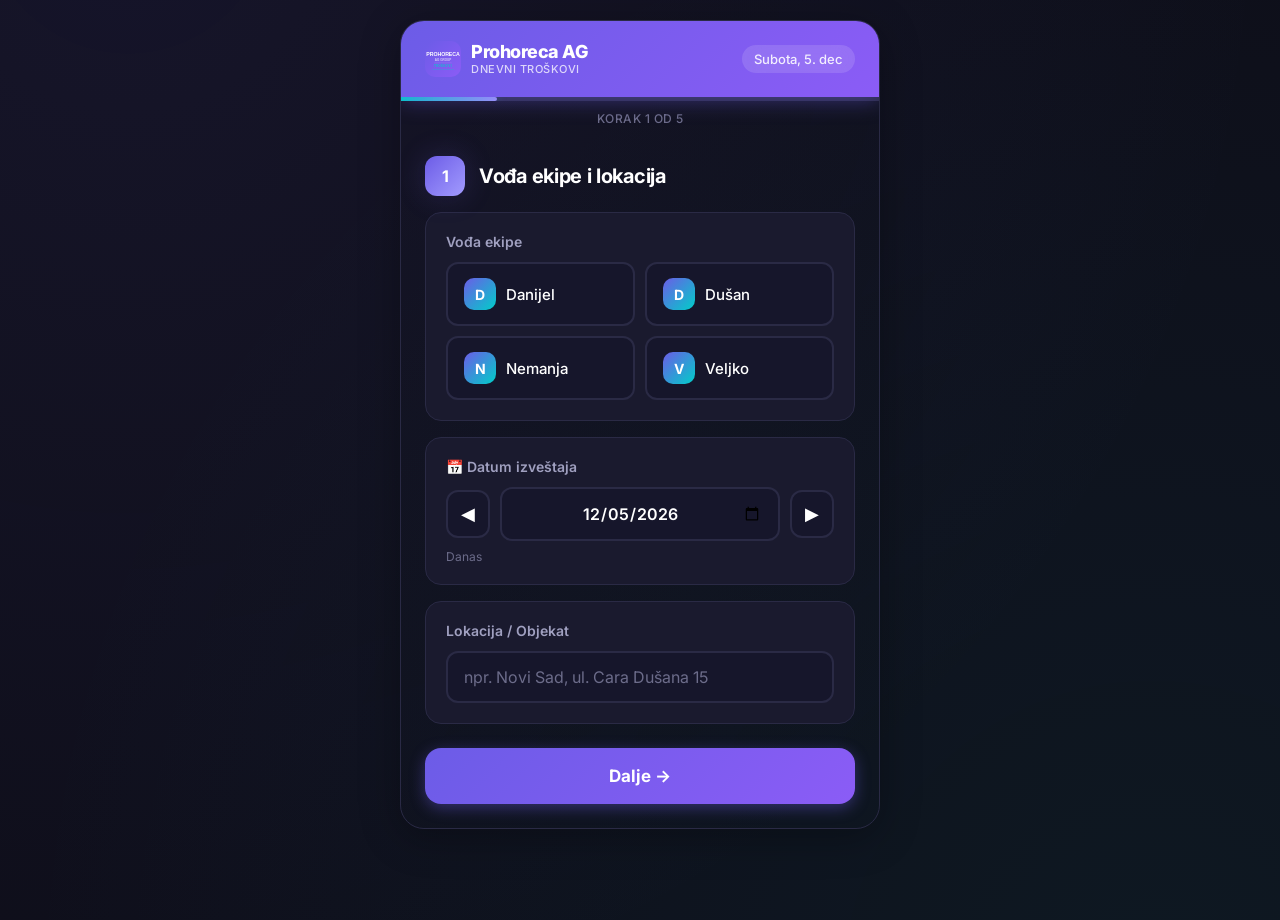
==== index.html @ 34839fcc "Prohoreca AG Group - Troškovi aplikacija Kompletna PWA aplikacija za dnevne troškove montažerskih ek" ====
<!DOCTYPE html>
<html lang="sr-Latn">
<head>
    <meta charset="UTF-8">
    <meta name="viewport" content="width=device-width, initial-scale=1.0, user-scalable=no, viewport-fit=cover">
    <title>Prohoreca AG Group - Troškovi</title>
    <meta name="theme-color" content="#6C5CE7">
    <meta name="apple-mobile-web-app-capable" content="yes">
    <meta name="apple-mobile-web-app-status-bar-style" content="black-translucent">
    <meta name="apple-mobile-web-app-title" content="Troškovi">
    <link rel="manifest" href="manifest.json">
    <link rel="apple-touch-icon" href="icon-192.svg">
    <link rel="icon" type="image/svg+xml" href="icon-192.svg">
    <style>
    @import url('https://fonts.googleapis.com/css2?family=Inter:wght@400;500;600;700;800&display=swap');
    *,*::before,*::after{margin:0;padding:0;box-sizing:border-box}
    :root{
        --primary:#6C5CE7;--primary-light:#A29BFE;--primary-glow:rgba(108,92,231,0.3);
        --accent:#00CEC9;--success:#00B894;--danger:#E17055;--warning:#FDCB6E;
        --bg:#0F0F1A;--bg-card:#1A1A2E;--bg-input:#16162B;
        --text:#FFF;--text-secondary:#A0A0C0;--text-muted:#6C6C8A;
        --border:#2A2A45;--radius:16px;--radius-sm:12px;
    }
    html{font-size:16px;-webkit-tap-highlight-color:transparent}
    body{font-family:'Inter',-apple-system,BlinkMacSystemFont,sans-serif;background:var(--bg);color:var(--text);min-height:100vh;min-height:100dvh;overflow-x:hidden}
    body::before{content:'';position:fixed;top:-50%;left:-50%;width:200%;height:200%;background:radial-gradient(circle at 30% 20%,rgba(108,92,231,0.08) 0%,transparent 50%),radial-gradient(circle at 70% 80%,rgba(0,206,201,0.05) 0%,transparent 50%);z-index:-1;pointer-events:none}
    .app{max-width:480px;margin:0 auto;padding-bottom:calc(40px + env(safe-area-inset-bottom,0px))}

    /* HEADER */
    .header{background:linear-gradient(135deg,var(--primary) 0%,#8B5CF6 100%);padding:20px 24px;padding-top:calc(20px + env(safe-area-inset-top,0px));position:sticky;top:0;z-index:100;box-shadow:0 4px 20px rgba(108,92,231,0.4)}
    .header-content{display:flex;justify-content:space-between;align-items:center}
    .logo{display:flex;align-items:center;gap:10px}
    .logo-icon{width:36px;height:36px;border-radius:10px;object-fit:cover}
    .logo-titles{display:flex;flex-direction:column}
    .logo-text{font-size:18px;font-weight:800;letter-spacing:-0.5px;line-height:1.1}
    .logo-sub{font-size:11px;font-weight:500;opacity:0.75;letter-spacing:0.5px;text-transform:uppercase}
    .date-display{font-size:13px;font-weight:500;opacity:0.9;background:rgba(255,255,255,0.15);padding:6px 12px;border-radius:20px;backdrop-filter:blur(10px)}

    /* PROGRESS */
    .progress-bar{height:4px;background:var(--border);overflow:hidden}
    .progress-fill{height:100%;background:linear-gradient(90deg,var(--accent),var(--primary-light));width:20%;transition:width 0.5s cubic-bezier(0.4,0,0.2,1);border-radius:0 4px 4px 0;box-shadow:0 0 10px rgba(0,206,201,0.5)}
    .progress-text{text-align:center;padding:10px;font-size:12px;color:var(--text-muted);font-weight:500;letter-spacing:0.5px;text-transform:uppercase}

    .main-content{padding:0 16px}
    .step{display:none;animation:fadeIn 0.4s ease-out}
    .step-active{display:block}
    @keyframes fadeIn{from{opacity:0;transform:translateY(16px)}to{opacity:1;transform:translateY(0)}}
    .step-header{display:flex;align-items:center;gap:14px;padding:20px 0 16px}
    .step-number{width:40px;height:40px;background:linear-gradient(135deg,var(--primary),var(--primary-light));border-radius:12px;display:flex;align-items:center;justify-content:center;font-weight:700;font-size:16px;flex-shrink:0;box-shadow:0 0 30px rgba(108,92,231,0.2)}
    .step-header h2{font-size:20px;font-weight:700;letter-spacing:-0.3px}

    /* CARDS */
    .card{background:var(--bg-card);border:1px solid var(--border);border-radius:var(--radius);padding:20px;margin-bottom:16px}
    .label{display:block;font-size:14px;font-weight:600;color:var(--text-secondary);margin-bottom:12px}
    .hint{font-size:12px;color:var(--text-muted);margin-top:8px}

    /* INPUTS */
    .input{width:100%;padding:14px 16px;background:var(--bg-input);border:2px solid var(--border);border-radius:var(--radius-sm);color:var(--text);font-family:inherit;font-size:16px;transition:all 0.3s;outline:none}
    .input:focus{border-color:var(--primary);box-shadow:0 0 0 4px var(--primary-glow)}
    .input::placeholder{color:var(--text-muted)}
    .textarea{resize:vertical;min-height:80px;line-height:1.5}
    .time-input{text-align:center;font-size:22px;font-weight:700;padding:16px 12px;letter-spacing:2px}
    .input-with-suffix{position:relative}
    .input-with-suffix .input{padding-right:60px}
    .suffix{position:absolute;right:16px;top:50%;transform:translateY(-50%);color:var(--text-muted);font-weight:600;font-size:14px}

    /* DATE INPUT */
    .date-input-row{display:flex;gap:10px;align-items:center}
    .date-input-row .input{flex:1;text-align:center;font-size:16px;font-weight:600}
    .date-btn{width:44px;height:48px;background:var(--bg-input);border:2px solid var(--border);border-radius:var(--radius-sm);color:var(--text);font-size:18px;cursor:pointer;display:flex;align-items:center;justify-content:center;flex-shrink:0}
    .date-btn:active{background:rgba(108,92,231,0.15);border-color:var(--primary)}

    /* SELECT BUTTONS */
    .select-group{display:grid;grid-template-columns:1fr 1fr;gap:10px}
    .select-btn{display:flex;align-items:center;gap:10px;padding:14px 16px;background:var(--bg-input);border:2px solid var(--border);border-radius:var(--radius-sm);color:var(--text);font-family:inherit;font-size:15px;font-weight:500;cursor:pointer;transition:all 0.3s}
    .select-btn:active{transform:scale(0.97)}
    .select-btn.active{border-color:var(--primary);background:rgba(108,92,231,0.15);box-shadow:0 0 0 4px var(--primary-glow)}
    .avatar{width:32px;height:32px;background:linear-gradient(135deg,var(--primary),var(--accent));border-radius:10px;display:flex;align-items:center;justify-content:center;font-weight:700;font-size:14px;flex-shrink:0}

    /* CHECKBOXES */
    .checkbox-group{display:flex;flex-direction:column;gap:10px}
    .checkbox-item{display:flex;align-items:center;gap:14px;padding:14px 16px;background:var(--bg-input);border:2px solid var(--border);border-radius:var(--radius-sm);cursor:pointer;transition:all 0.3s;user-select:none;-webkit-user-select:none}
    .checkbox-item:active{transform:scale(0.98)}
    .checkbox-item.checked{border-color:var(--success);background:rgba(0,184,148,0.1)}
    .custom-check{width:24px;height:24px;border:2px solid var(--border);border-radius:8px;display:flex;align-items:center;justify-content:center;transition:all 0.3s;flex-shrink:0;font-size:14px}
    .checkbox-item.checked .custom-check{background:var(--success);border-color:var(--success)}
    .checkbox-name{font-size:16px;font-weight:500;flex:1}
    .checkbox-remove{width:28px;height:28px;background:rgba(225,112,85,0.15);border:none;border-radius:8px;color:var(--danger);font-size:16px;cursor:pointer;display:flex;align-items:center;justify-content:center;opacity:0;pointer-events:none}
    .checkbox-item .checkbox-remove.visible{opacity:1;pointer-events:all}

    .add-worker-row{display:flex;gap:10px}
    .add-worker-row .input{flex:1}
    .btn-add{width:52px;height:52px;background:linear-gradient(135deg,var(--accent),#00B894);border:none;border-radius:var(--radius-sm);color:white;font-size:24px;font-weight:600;cursor:pointer;flex-shrink:0}
    .btn-add:active{transform:scale(0.95)}

    /* TIME */
    .time-row{display:flex;align-items:flex-end;gap:12px}
    .time-field{flex:1}
    .time-separator{font-size:20px;color:var(--text-muted);padding-bottom:18px}
    .total-hours{display:flex;align-items:center;gap:10px;margin-top:16px;padding:14px 16px;background:rgba(0,206,201,0.1);border:1px solid rgba(0,206,201,0.2);border-radius:var(--radius-sm);font-size:16px}

    /* EXPENSES & MONEY */
    .expenses-header{display:flex;justify-content:space-between;align-items:center;margin-bottom:12px}
    .expenses-header .label{margin-bottom:0}
    .btn-add-expense{padding:8px 14px;background:rgba(108,92,231,0.15);border:1px solid rgba(108,92,231,0.3);border-radius:10px;color:var(--primary-light);font-family:inherit;font-size:13px;font-weight:600;cursor:pointer;white-space:nowrap}
    .btn-add-expense:active{transform:scale(0.95)}
    .expense-item{display:flex;flex-direction:column;gap:8px;margin-bottom:12px;animation:fadeIn 0.3s ease-out}
    .expense-top-row{display:flex;gap:8px;width:100%;align-items:center}
    .expense-bottom-row{display:flex;gap:8px;width:100%}
    .expense-category{flex:1;min-width:0}
    .expense-category select{width:100%;padding:12px 28px 12px 10px;background:var(--bg-input);border:2px solid var(--border);border-radius:var(--radius-sm);color:var(--text);font-family:inherit;font-size:13px;outline:none;appearance:none;-webkit-appearance:none;background-image:url("data:image/svg+xml,%3Csvg xmlns='http://www.w3.org/2000/svg' width='12' height='12' viewBox='0 0 12 12'%3E%3Cpath fill='%23A0A0C0' d='M6 8L1 3h10z'/%3E%3C/svg%3E");background-repeat:no-repeat;background-position:right 8px center;cursor:pointer}
    .expense-category select:focus{border-color:var(--primary)}
    .expense-amount-input{width:100px;flex-shrink:0}
    .expense-amount-input .input{font-size:15px;font-weight:600;padding:12px 10px}
    .expense-desc{flex:1}
    .expense-desc .input{padding:12px 14px;font-size:14px}
    .btn-remove-expense{width:44px;height:44px;background:rgba(225,112,85,0.15);border:none;border-radius:10px;color:var(--danger);font-size:18px;cursor:pointer;flex-shrink:0}
    .btn-remove-expense:active{transform:scale(0.9);background:rgba(225,112,85,0.3)}
    .no-expenses{text-align:center;padding:24px;color:var(--text-muted);font-size:14px}
    .no-expenses.hidden{display:none}

    /* MONEY TOPUP */
    .topup-section{margin-top:12px;padding-top:12px;border-top:1px dashed var(--border)}
    .topup-row{display:flex;gap:8px;align-items:center;margin-bottom:8px;animation:fadeIn 0.3s ease-out}
    .topup-row .input{flex:1;font-size:14px;padding:10px 12px}
    .btn-remove-topup{width:36px;height:36px;background:rgba(225,112,85,0.15);border:none;border-radius:8px;color:var(--danger);font-size:16px;cursor:pointer;flex-shrink:0}
    .btn-add-topup{display:flex;align-items:center;gap:6px;padding:8px 14px;background:rgba(0,184,148,0.15);border:1px solid rgba(0,184,148,0.3);border-radius:10px;color:var(--success);font-family:inherit;font-size:13px;font-weight:600;cursor:pointer;white-space:nowrap}

    .summary-card{background:linear-gradient(135deg,rgba(108,92,231,0.1),rgba(0,206,201,0.05));border-color:rgba(108,92,231,0.2)}
    .money-row{display:flex;justify-content:space-between;align-items:center;padding:10px 0;font-size:14px;color:var(--text-secondary);gap:8px}
    .money-row+.money-row{border-top:1px solid var(--border)}
    .money-total{font-size:16px;font-weight:700;color:var(--text);padding-top:14px;margin-top:4px;border-top:2px solid var(--border)!important}
    .expense-amount-text{color:var(--danger);font-weight:600}
    .topup-amount-text{color:var(--success);font-weight:600}
    .money-positive{color:var(--success)}
    .money-negative{color:var(--danger)}
    .money-row span:first-child{flex-shrink:0}

    /* PERIOD REPORT */
    .period-card{background:rgba(0,206,201,0.05);border-color:rgba(0,206,201,0.2)}
    .period-card .label{color:var(--accent)}
    .period-dates{display:flex;gap:10px;align-items:center}
    .period-dates .input{flex:1;text-align:center;font-size:14px;font-weight:600;padding:12px}
    .period-sep{color:var(--text-muted);font-weight:600}
    .btn-period{width:100%;padding:16px;background:linear-gradient(135deg,var(--accent),#00B894);border:none;border-radius:var(--radius);color:white;font-family:inherit;font-size:15px;font-weight:700;cursor:pointer;margin-top:12px;box-shadow:0 4px 15px rgba(0,206,201,0.3)}
    .btn-period:active{transform:scale(0.98)}

    /* BUTTONS */
    .btn-next{width:100%;padding:18px;background:linear-gradient(135deg,var(--primary),#8B5CF6);border:none;border-radius:var(--radius);color:white;font-family:inherit;font-size:17px;font-weight:700;cursor:pointer;margin-top:8px;box-shadow:0 4px 15px rgba(108,92,231,0.4)}
    .btn-next:active{transform:scale(0.98)}
    .btn-back{padding:18px 24px;background:var(--bg-card);border:2px solid var(--border);border-radius:var(--radius);color:var(--text-secondary);font-family:inherit;font-size:15px;font-weight:600;cursor:pointer}
    .btn-back:active{transform:scale(0.98)}
    .btn-row{display:flex;gap:12px;margin-top:8px}
    .btn-row .btn-next{flex:1;margin-top:0}
    .btn-generate{flex:1;padding:18px;background:linear-gradient(135deg,var(--success),#00CEC9);border:none;border-radius:var(--radius);color:white;font-family:inherit;font-size:17px;font-weight:700;cursor:pointer;box-shadow:0 4px 15px rgba(0,184,148,0.4)}
    .btn-generate:active{transform:scale(0.98)}

    /* REPORT */
    .report-card{background:var(--bg-input);border-color:var(--border)}
    .report-text{font-family:inherit;font-size:13px;line-height:1.7;white-space:pre-wrap;word-break:break-word;color:var(--text-secondary)}
    .share-buttons{display:flex;flex-direction:column;gap:12px;margin-top:16px}
    .btn-share{display:flex;align-items:center;justify-content:center;gap:10px;padding:18px;border:none;border-radius:var(--radius);font-family:inherit;font-size:16px;font-weight:700;cursor:pointer}
    .btn-share:active{transform:scale(0.98)}
    .btn-copy{background:linear-gradient(135deg,var(--primary),#8B5CF6);color:white;box-shadow:0 4px 15px rgba(108,92,231,0.4)}
    .btn-whatsapp{background:linear-gradient(135deg,#25D366,#128C7E);color:white;box-shadow:0 4px 15px rgba(37,211,102,0.3)}
    .btn-viber{background:linear-gradient(135deg,#7360F2,#59267c);color:white;box-shadow:0 4px 15px rgba(115,96,242,0.3)}
    .share-icon{font-size:20px}
    .btn-new-report{width:100%;padding:16px;background:transparent;border:2px solid var(--border);border-radius:var(--radius);color:var(--text-muted);font-family:inherit;font-size:15px;font-weight:600;cursor:pointer;margin-top:20px}
    .btn-new-report:active{transform:scale(0.98);border-color:var(--primary);color:var(--text)}

    .toast{position:fixed;bottom:30px;left:50%;transform:translateX(-50%) translateY(100px);background:var(--success);color:white;padding:14px 28px;border-radius:14px;font-weight:600;font-size:15px;z-index:1000;transition:transform 0.4s cubic-bezier(0.4,0,0.2,1);box-shadow:0 8px 30px rgba(0,184,148,0.4)}
    .toast.show{transform:translateX(-50%) translateY(0)}
    @keyframes shake{0%,100%{transform:translateX(0)}25%{transform:translateX(-8px)}75%{transform:translateX(8px)}}
    .shake{animation:shake 0.4s ease-in-out}

    /* HISTORY SECTION */
    .history-list{display:flex;flex-direction:column;gap:8px}
    .history-item{display:flex;justify-content:space-between;align-items:center;padding:14px 16px;background:var(--bg-input);border:1px solid var(--border);border-radius:var(--radius-sm);cursor:pointer;transition:all 0.2s}
    .history-item:active{background:rgba(108,92,231,0.1);border-color:var(--primary)}
    .history-info{display:flex;flex-direction:column;gap:2px}
    .history-date{font-size:14px;font-weight:600}
    .history-loc{font-size:12px;color:var(--text-muted)}
    .history-amount{font-size:14px;font-weight:700;color:var(--accent)}
    .no-history{text-align:center;padding:30px;color:var(--text-muted)}

    @media(max-width:380px){
        .header{padding:16px}.logo-text{font-size:16px}.date-display{font-size:11px;padding:5px 10px}
        .step-header h2{font-size:18px}.card{padding:16px}.select-group{grid-template-columns:1fr}
        .time-input{font-size:20px}.btn-next,.btn-generate,.btn-share{padding:16px;font-size:15px}
        .btn-back{padding:16px 18px;font-size:14px}.expense-amount-input{width:90px}
    }
    @media(min-width:481px){
        .app{margin-top:20px;border-radius:24px;overflow:hidden;box-shadow:0 8px 40px rgba(0,0,0,0.3);border:1px solid var(--border);padding-bottom:0}
        .main-content{padding:0 24px 24px}
    }
    </style>
</head>
<body>
    <div class="app">
        <header class="header">
            <div class="header-content">
                <div class="logo">
                    <img class="logo-icon" src="icon-192.svg" alt="logo" onerror="this.outerHTML='<span style=font-size:24px>📊</span>'">
                    <div class="logo-titles">
                        <span class="logo-text">Prohoreca AG</span>
                        <span class="logo-sub">Dnevni troškovi</span>
                    </div>
                </div>
                <div class="date-display" id="currentDate"></div>
            </div>
        </header>

        <div class="progress-bar"><div class="progress-fill" id="progressFill"></div></div>
        <div class="progress-text" id="progressText">Korak 1 od 5</div>

        <main class="main-content">

            <!-- STEP 1: Vođa + Datum + Lokacija -->
            <section class="step step-active" id="step1">
                <div class="step-header">
                    <span class="step-number">1</span>
                    <h2>Vođa ekipe i lokacija</h2>
                </div>
                <div class="card">
                    <label class="label">Vođa ekipe</label>
                    <div class="select-group" id="sefGroup">
                        <button class="select-btn" data-value="Danijel" onclick="selectSef(this)"><span class="avatar">D</span> Danijel</button>
                        <button class="select-btn" data-value="Dušan" onclick="selectSef(this)"><span class="avatar">D</span> Dušan</button>
                        <button class="select-btn" data-value="Nemanja" onclick="selectSef(this)"><span class="avatar">N</span> Nemanja</button>
                        <button class="select-btn" data-value="Veljko" onclick="selectSef(this)"><span class="avatar">V</span> Veljko</button>
                    </div>
                </div>
                <div class="card">
                    <label class="label">📅 Datum izveštaja</label>
                    <div class="date-input-row">
                        <button class="date-btn" onclick="changeDate(-1)">◀</button>
                        <input type="date" class="input" id="reportDate">
                        <button class="date-btn" onclick="changeDate(1)">▶</button>
                    </div>
                    <p class="hint" id="dateHint">Danas</p>
                </div>
                <div class="card">
                    <label class="label">Lokacija / Objekat</label>
                    <input type="text" class="input" id="lokacija" placeholder="npr. Novi Sad, ul. Cara Dušana 15">
                </div>
                <button class="btn-next" onclick="goToStep(2)">Dalje →</button>
            </section>

            <!-- STEP 2: Radnici -->
            <section class="step" id="step2">
                <div class="step-header">
                    <span class="step-number">2</span>
                    <h2>Ko je radio danas?</h2>
                </div>
                <div class="card">
                    <label class="label">Izaberi radnike koji su bili na terenu</label>
                    <div class="checkbox-group" id="radniciGroup"></div>
                </div>
                <div class="card">
                    <label class="label">Dodaj radnika (opciono)</label>
                    <div class="add-worker-row">
                        <input type="text" class="input" id="newWorkerInput" placeholder="Ime novog radnika">
                        <button class="btn-add" onclick="addWorker()">+</button>
                    </div>
                </div>
                <div class="btn-row">
                    <button class="btn-back" onclick="goToStep(1)">← Nazad</button>
                    <button class="btn-next" onclick="goToStep(3)">Dalje →</button>
                </div>
            </section>

            <!-- STEP 3: Radno vreme -->
            <section class="step" id="step3">
                <div class="step-header">
                    <span class="step-number">3</span>
                    <h2>Radno vreme</h2>
                </div>
                <div class="card">
                    <div class="time-row">
                        <div class="time-field">
                            <label class="label">Početak rada</label>
                            <input type="text" class="input time-input" id="startTime" value="07:00" placeholder="08:00" inputmode="numeric" maxlength="5">
                        </div>
                        <div class="time-separator">→</div>
                        <div class="time-field">
                            <label class="label">Kraj rada</label>
                            <input type="text" class="input time-input" id="endTime" value="15:00" placeholder="18:30" inputmode="numeric" maxlength="5">
                        </div>
                    </div>
                    <div class="total-hours">
                        <span>⏱️</span>
                        <span>Ukupno: <strong id="hoursDisplay">8h 00min</strong></span>
                    </div>
                </div>
                <div class="btn-row">
                    <button class="btn-back" onclick="goToStep(2)">← Nazad</button>
                    <button class="btn-next" onclick="goToStep(4)">Dalje →</button>
                </div>
            </section>

            <!-- STEP 4: Troškovi i novac -->
            <section class="step" id="step4">
                <div class="step-header">
                    <span class="step-number">4</span>
                    <h2>Troškovi i novac</h2>
                </div>
                <div class="card">
                    <label class="label">💰 Stanje na početku dana</label>
                    <p class="hint" style="margin-top:-6px;margin-bottom:12px">Koliko novca imaš na raspolaganju?</p>
                    <div class="input-with-suffix">
                        <input type="number" class="input" id="depozit" placeholder="0" inputmode="numeric">
                        <span class="suffix">RSD</span>
                    </div>
                    <!-- Dopuna novca -->
                    <div class="topup-section">
                        <div class="expenses-header" style="margin-bottom:8px">
                            <span class="label" style="margin-bottom:0;font-size:13px">💸 Dopuna (primljen novac)</span>
                            <button class="btn-add-topup" onclick="addTopup()">+ Dodaj</button>
                        </div>
                        <div id="topupList"></div>
                    </div>
                </div>
                <div class="card">
                    <div class="expenses-header">
                        <label class="label">📋 Troškovi</label>
                        <button class="btn-add-expense" onclick="addExpense()">+ Dodaj trošak</button>
                    </div>
                    <div id="expensesList"></div>
                    <div class="no-expenses" id="noExpenses"><p>Nema troškova. Klikni "+ Dodaj trošak".</p></div>
                </div>
                <div class="card summary-card" id="moneySummary" style="display:none">
                    <div class="money-row"><span>Stanje na početku:</span><span id="sumDepozit">0 RSD</span></div>
                    <div class="money-row" id="topupSumRow" style="display:none"><span>Dopuna:</span><span id="sumTopup" class="topup-amount-text">0 RSD</span></div>
                    <div class="money-row"><span>Ukupno troškovi:</span><span id="sumTroskovi" class="expense-amount-text">0 RSD</span></div>
                    <div class="money-row money-total"><span>Stanje na kraju dana:</span><span id="sumPreostalo">0 RSD</span></div>
                </div>
                <div class="btn-row">
                    <button class="btn-back" onclick="goToStep(3)">← Nazad</button>
                    <button class="btn-next" onclick="goToStep(5)">Dalje →</button>
                </div>
            </section>

            <!-- STEP 5: Beleške -->
            <section class="step" id="step5">
                <div class="step-header">
                    <span class="step-number">5</span>
                    <h2>Beleške i izveštaj</h2>
                </div>
                <div class="card">
                    <label class="label">🛒 Šta treba kupiti / nabaviti?</label>
                    <textarea class="input textarea" id="needToBuy" rows="3" placeholder="npr. vijci M8, silikonski kit..."></textarea>
                </div>
                <div class="card">
                    <label class="label">📝 Dodatne napomene</label>
                    <textarea class="input textarea" id="napomene" rows="3" placeholder="Bilo šta dodatno..."></textarea>
                </div>
                <div class="btn-row">
                    <button class="btn-back" onclick="goToStep(4)">← Nazad</button>
                    <button class="btn-generate" onclick="generateReport()">📊 Generiši izveštaj</button>
                </div>
            </section>

            <!-- REPORT VIEW -->
            <section class="step" id="reportView">
                <div class="step-header">
                    <span class="step-number">✅</span>
                    <h2>Dnevni izveštaj</h2>
                </div>
                <div class="card report-card"><pre class="report-text" id="reportText"></pre></div>
                <div class="share-buttons">
                    <button class="btn-share btn-copy" onclick="copyReport()"><span class="share-icon">📋</span> Kopiraj izveštaj</button>
                    <button class="btn-share btn-whatsapp" onclick="shareWhatsApp()"><span class="share-icon">💬</span> WhatsApp</button>
                    <button class="btn-share btn-viber" onclick="shareViber()"><span class="share-icon">📱</span> Viber</button>
                </div>

                <!-- Period report -->
                <div class="card period-card" style="margin-top:20px">
                    <label class="label">📆 Zbirni izveštaj za period</label>
                    <p class="hint" style="margin-top:-6px;margin-bottom:12px">Generiši sumar za više dana</p>
                    <div class="period-dates">
                        <input type="date" class="input" id="periodFrom">
                        <span class="period-sep">→</span>
                        <input type="date" class="input" id="periodTo">
                    </div>
                    <button class="btn-period" onclick="generatePeriodReport()">📊 Zbirni izveštaj</button>
                </div>

                <!-- History -->
                <div class="card" style="margin-top:16px">
                    <label class="label">📂 Sačuvani izveštaji</label>
                    <div id="historyList" class="history-list"></div>
                </div>

                <button class="btn-new-report" onclick="resetForm()">🔄 Novi izveštaj</button>
                <div class="toast" id="toast">✅ Kopiran!</div>
            </section>
        </main>
    </div>

<script>
let currentStep=1;const totalSteps=5;let selectedSef='',expenses=[],expenseIdCounter=0,topups=[],topupIdCounter=0;
const defaultWorkers=['Danijel','Dušan','Nemanja','Veljko'];
let workers=[...defaultWorkers],selectedWorkers=new Set();

document.addEventListener('DOMContentLoaded',()=>{
    initDate();renderWorkers();updateHoursDisplay();
    setupTimeMask(document.getElementById('startTime'));
    setupTimeMask(document.getElementById('endTime'));
    document.getElementById('depozit').addEventListener('input',updateMoneySummary);
    document.getElementById('reportDate').addEventListener('change',updateDateHint);
    document.getElementById('newWorkerInput').addEventListener('keydown',e=>{if(e.key==='Enter'){e.preventDefault();addWorker()}});
    const sw=localStorage.getItem('montazeri_workers');
    if(sw){workers=JSON.parse(sw);renderWorkers()}
    renderHistory();
});

// DATE
function initDate(){
    const d=new Date(),s=d.toISOString().split('T')[0];
    document.getElementById('reportDate').value=s;
    const pf=document.getElementById('periodFrom'),pt=document.getElementById('periodTo');
    const week=new Date(d);week.setDate(week.getDate()-6);
    pf.value=week.toISOString().split('T')[0];pt.value=s;
    updateDateHint();setCurrentDate();
}
function setCurrentDate(){
    const now=new Date(),days=['Nedelja','Ponedeljak','Utorak','Sreda','Četvrtak','Petak','Subota'],months=['jan','feb','mar','apr','maj','jun','jul','avg','sep','okt','nov','dec'];
    document.getElementById('currentDate').textContent=`${days[now.getDay()]}, ${now.getDate()}. ${months[now.getMonth()]}`;
}
function changeDate(dir){
    const inp=document.getElementById('reportDate'),d=new Date(inp.value);
    d.setDate(d.getDate()+dir);inp.value=d.toISOString().split('T')[0];updateDateHint();
}
function updateDateHint(){
    const inp=document.getElementById('reportDate'),sel=inp.value,today=new Date().toISOString().split('T')[0];
    const hint=document.getElementById('dateHint');
    if(sel===today)hint.textContent='Danas';
    else{const y=new Date(today),s=new Date(sel),diff=Math.round((y-s)/(1000*60*60*24));
    if(diff===1)hint.textContent='Juče';else if(diff===-1)hint.textContent='Sutra';
    else{const d=new Date(sel),dn=['ned','pon','uto','sre','čet','pet','sub'];hint.textContent=`${dn[d.getDay()]}, pre ${diff} dana`}}
}
function formatDateSr(isoStr){const p=isoStr.split('-');return`${parseInt(p[2])}.${parseInt(p[1])}.${p[0]}`}

// NAVIGATION
function goToStep(s){if(s>currentStep&&!validateStep(currentStep))return;document.getElementById(`step${currentStep}`).classList.remove('step-active');currentStep=s;document.getElementById(`step${currentStep}`).classList.add('step-active');updateProgress();window.scrollTo({top:0,behavior:'smooth'});if(s===4)updateMoneySummary()}
function updateProgress(){document.getElementById('progressFill').style.width=`${(currentStep/totalSteps)*100}%`;document.getElementById('progressText').textContent=`Korak ${currentStep} od ${totalSteps}`}

function validateStep(s){
    if(s===1){if(!selectedSef){shakeElement('sefGroup');return false}if(!document.getElementById('lokacija').value.trim()){shakeElement('lokacija');document.getElementById('lokacija').focus();return false}}
    if(s===2&&selectedWorkers.size===0){shakeElement('radniciGroup');return false}return true;
}
function shakeElement(id){const el=document.getElementById(id);el.classList.add('shake');setTimeout(()=>el.classList.remove('shake'),500)}

function selectSef(btn){document.querySelectorAll('#sefGroup .select-btn').forEach(b=>b.classList.remove('active'));btn.classList.add('active');selectedSef=btn.dataset.value}

// WORKERS
function renderWorkers(){
    const c=document.getElementById('radniciGroup');c.innerHTML='';
    workers.forEach((w,i)=>{const isDef=defaultWorkers.includes(w),isCh=selectedWorkers.has(w),it=document.createElement('div');
    it.className=`checkbox-item${isCh?' checked':''}`;it.onclick=()=>toggleWorker(w,it);
    it.innerHTML=`<div class="custom-check">${isCh?'✓':''}</div><span class="checkbox-name">${w}</span>${!isDef?`<button class="checkbox-remove visible" onclick="event.stopPropagation();removeWorker('${w}',${i})">✕</button>`:''}`;c.appendChild(it)});
}
function toggleWorker(w,el){if(selectedWorkers.has(w)){selectedWorkers.delete(w);el.classList.remove('checked');el.querySelector('.custom-check').textContent=''}else{selectedWorkers.add(w);el.classList.add('checked');el.querySelector('.custom-check').textContent='✓'}}
function addWorker(){const inp=document.getElementById('newWorkerInput'),n=inp.value.trim();if(!n)return;if(workers.includes(n)){shakeElement('newWorkerInput');return}workers.push(n);selectedWorkers.add(n);localStorage.setItem('montazeri_workers',JSON.stringify(workers));renderWorkers();inp.value=''}
function removeWorker(w,i){workers.splice(i,1);selectedWorkers.delete(w);localStorage.setItem('montazeri_workers',JSON.stringify(workers));renderWorkers()}

// TIME
function setupTimeMask(inp){
    inp.addEventListener('input',e=>{let v=e.target.value.replace(/[^0-9]/g,'');if(v.length>=2){let h=v.substring(0,2),m=v.substring(2,4);if(parseInt(h)>23)h='23';if(m&&parseInt(m)>59)m='59';e.target.value=m?`${h}:${m}`:`${h}:`}updateHoursDisplay()});
    inp.addEventListener('focus',()=>{setTimeout(()=>inp.select(),50)});
    inp.addEventListener('blur',()=>{const v=inp.value.replace(/[^0-9:]/g,''),p=v.split(':');if(p.length===2&&p[0]&&p[1]&&p[1].length===2){inp.value=`${Math.min(23,parseInt(p[0])).toString().padStart(2,'0')}:${Math.min(59,parseInt(p[1])).toString().padStart(2,'0')}`}updateHoursDisplay()});
}
function parseTime(v){if(!v||!v.includes(':'))return null;const p=v.split(':');if(p.length!==2)return null;const h=parseInt(p[0]),m=parseInt(p[1]);if(isNaN(h)||isNaN(m)||h<0||h>23||m<0||m>59)return null;return{h,m}}
function updateHoursDisplay(){const s=parseTime(document.getElementById('startTime').value),e=parseTime(document.getElementById('endTime').value);if(!s||!e){document.getElementById('hoursDisplay').textContent='--h --min';return}let t=(e.h*60+e.m)-(s.h*60+s.m);if(t<0)t+=1440;document.getElementById('hoursDisplay').textContent=`${Math.floor(t/60)}h ${(t%60).toString().padStart(2,'0')}min`}

// EXPENSES
function addExpense(){const id=++expenseIdCounter;expenses.push(id);document.getElementById('noExpenses').classList.add('hidden');document.getElementById('moneySummary').style.display='block';const it=document.createElement('div');it.className='expense-item';it.id=`expense-${id}`;
it.innerHTML=`<div class="expense-top-row"><div class="expense-category"><select id="expCat-${id}"><option value="Gorivo">⛽ Gorivo</option><option value="Materijal">🧱 Materijal</option><option value="Alat">🔧 Alat</option><option value="Smeštaj">🏨 Smeštaj</option><option value="Hrana">🍔 Hrana</option><option value="Putarina">🛣️ Putarina</option><option value="Drugo">📦 Drugo</option></select></div><div class="expense-amount-input"><input type="number" class="input" id="expAmt-${id}" placeholder="RSD" inputmode="numeric" oninput="updateMoneySummary()"></div><button class="btn-remove-expense" onclick="removeExpense(${id})">✕</button></div><div class="expense-bottom-row"><div class="expense-desc"><input type="text" class="input" id="expDesc-${id}" placeholder="Opis (opciono)"></div></div>`;
document.getElementById('expensesList').appendChild(it);updateMoneySummary()}
function removeExpense(id){document.getElementById(`expense-${id}`)?.remove();expenses=expenses.filter(e=>e!==id);if(!expenses.length){document.getElementById('noExpenses').classList.remove('hidden');document.getElementById('moneySummary').style.display='none'}updateMoneySummary()}

// TOPUPS
function addTopup(){const id=++topupIdCounter;topups.push(id);const row=document.createElement('div');row.className='topup-row';row.id=`topup-${id}`;
row.innerHTML=`<input type="number" class="input" id="topAmt-${id}" placeholder="Iznos" inputmode="numeric" oninput="updateMoneySummary()"><input type="text" class="input" id="topDesc-${id}" placeholder="Napomena" style="flex:1"><button class="btn-remove-topup" onclick="removeTopup(${id})">✕</button>`;
document.getElementById('topupList').appendChild(row);document.getElementById('moneySummary').style.display='block';updateMoneySummary()}
function removeTopup(id){document.getElementById(`topup-${id}`)?.remove();topups=topups.filter(t=>t!==id);updateMoneySummary()}

function updateMoneySummary(){
    const dep=parseFloat(document.getElementById('depozit').value)||0;
    let totExp=0;expenses.forEach(id=>{totExp+=parseFloat(document.getElementById(`expAmt-${id}`)?.value)||0});
    let totTop=0;topups.forEach(id=>{totTop+=parseFloat(document.getElementById(`topAmt-${id}`)?.value)||0});
    const rem=dep+totTop-totExp;
    document.getElementById('sumDepozit').textContent=fmtM(dep);
    document.getElementById('sumTroskovi').textContent=fmtM(totExp);
    const trw=document.getElementById('topupSumRow');
    if(totTop>0){trw.style.display='flex';document.getElementById('sumTopup').textContent=`+${fmtM(totTop)}`}else trw.style.display='none';
    const pr=document.getElementById('sumPreostalo');pr.textContent=fmtM(rem);pr.className=rem>=0?'money-positive':'money-negative';
    if(dep>0||totExp>0||totTop>0)document.getElementById('moneySummary').style.display='block';
}
function fmtM(a){return a.toLocaleString('sr-RS')+' RSD'}

// REPORT
function generateReport(){
    const dt=document.getElementById('reportDate').value,lok=document.getElementById('lokacija').value.trim();
    const st=document.getElementById('startTime').value,et=document.getElementById('endTime').value;
    const dep=parseFloat(document.getElementById('depozit').value)||0;
    const nb=document.getElementById('needToBuy').value.trim(),nap=document.getElementById('napomene').value.trim();
    const s=parseTime(st),e=parseTime(et);let h=0,m=0;
    if(s&&e){let t=(e.h*60+e.m)-(s.h*60+s.m);if(t<0)t+=1440;h=Math.floor(t/60);m=t%60}
    let totExp=0,expL=[];
    expenses.forEach(id=>{const c=document.getElementById(`expCat-${id}`)?.value||'',a=parseFloat(document.getElementById(`expAmt-${id}`)?.value)||0,d=document.getElementById(`expDesc-${id}`)?.value?.trim()||'';if(a>0){totExp+=a;expL.push(`  • ${c}: ${fmtM(a)}${d?` (${d})`:''}`)}});;
    let totTop=0,topL=[];
    topups.forEach(id=>{const a=parseFloat(document.getElementById(`topAmt-${id}`)?.value)||0,d=document.getElementById(`topDesc-${id}`)?.value?.trim()||'';if(a>0){totTop+=a;topL.push(`  • +${fmtM(a)}${d?` (${d})`:''}`)}});
    const rem=dep+totTop-totExp;

    let r=`═══════════════════════\n📋 DNEVNI TROŠKOVI\n    Prohoreca AG Group\n═══════════════════════\n\n`;
    r+=`📅 Datum: ${formatDateSr(dt)}\n👷 Vođa ekipe: ${selectedSef}\n📍 Lokacija: ${lok}\n\n`;
    r+=`⏰ Radno vreme: ${st} - ${et}\n⏱️ Ukupno: ${h}h ${m.toString().padStart(2,'0')}min\n\n`;
    r+=`👥 Radnici na terenu:\n`;Array.from(selectedWorkers).forEach(w=>{r+=`  • ${w}\n`});r+=`  Ukupno: ${selectedWorkers.size} radnika\n\n`;
    if(dep>0||expL.length||topL.length){
        r+=`💰 Finansije:\n  Stanje na početku dana: ${fmtM(dep)}\n`;
        if(topL.length){r+=`\n  Dopuna:\n`;topL.forEach(l=>r+=`${l}\n`)}
        if(expL.length){r+=`\n  Troškovi:\n`;expL.forEach(l=>r+=`${l}\n`);r+=`\n  Ukupno troškovi: ${fmtM(totExp)}\n`}
        r+=`  ━━━━━━━━━━━━━━━━━\n  Stanje na kraju dana: ${fmtM(rem)}\n\n`;
    }
    if(nb){r+=`🛒 Potrebno kupiti:\n`;nb.split('\n').forEach(l=>{if(l.trim())r+=`  • ${l.trim()}\n`});r+=`\n`}
    if(nap){r+=`📝 Napomene:\n${nap}\n\n`}
    r+=`═══════════════════════\nProhoreca AG Group`;

    // Save to localStorage
    const saved=JSON.parse(localStorage.getItem('prohoreca_reports')||'{}');
    saved[dt]={date:dt,sef:selectedSef,lokacija:lok,start:st,end:et,dep,totExp,totTop,rem,workers:Array.from(selectedWorkers),report:r};
    localStorage.setItem('prohoreca_reports',JSON.stringify(saved));

    document.getElementById('reportText').textContent=r;
    document.getElementById(`step${currentStep}`).classList.remove('step-active');
    document.getElementById('reportView').classList.add('step-active');
    document.getElementById('progressFill').style.width='100%';
    document.getElementById('progressText').textContent='Izveštaj spreman!';
    window._lastReport=r;renderHistory();
    window.scrollTo({top:0,behavior:'smooth'});
}

// PERIOD REPORT
function generatePeriodReport(){
    const from=document.getElementById('periodFrom').value,to=document.getElementById('periodTo').value;
    const saved=JSON.parse(localStorage.getItem('prohoreca_reports')||'{}');
    const keys=Object.keys(saved).filter(k=>k>=from&&k<=to).sort();
    if(!keys.length){showToast('⚠️ Nema izveštaja za ovaj period');return}
    let totDep=0,totExp=0,totTop=0,allWorkers=new Set(),locations=new Set(),totalMin=0;
    keys.forEach(k=>{const d=saved[k];totDep+=d.dep||0;totExp+=d.totExp||0;totTop+=d.totTop||0;(d.workers||[]).forEach(w=>allWorkers.add(w));if(d.lokacija)locations.add(d.lokacija);
    const s=parseTime(d.start),e=parseTime(d.end);if(s&&e){let t=(e.h*60+e.m)-(s.h*60+s.m);if(t<0)t+=1440;totalMin+=t}});
    let r=`══════════════════════════\n📊 ZBIRNI IZVEŠTAJ ZA PERIOD\n      Prohoreca AG Group\n══════════════════════════\n\n`;
    r+=`📅 Period: ${formatDateSr(from)} - ${formatDateSr(to)}\n📋 Broj radnih dana: ${keys.length}\n\n`;
    r+=`📍 Lokacije:\n`;locations.forEach(l=>{r+=`  • ${l}\n`});r+=`\n`;
    r+=`👥 Radnici:\n`;allWorkers.forEach(w=>{r+=`  • ${w}\n`});r+=`\n`;
    const th=Math.floor(totalMin/60),tm=totalMin%60;
    r+=`⏱️ Ukupno sati: ${th}h ${tm.toString().padStart(2,'0')}min\n\n`;
    r+=`💰 Finansije (ukupno):\n`;
    r+=`  Početna stanja: ${fmtM(totDep)}\n`;
    if(totTop>0)r+=`  Dopune: +${fmtM(totTop)}\n`;
    r+=`  Troškovi: ${fmtM(totExp)}\n`;
    r+=`  ━━━━━━━━━━━━━━━━━━━━\n`;
    r+=`  Bilans: ${fmtM(totDep+totTop-totExp)}\n\n`;
    r+=`📋 Dnevna razrada:\n`;
    keys.forEach(k=>{const d=saved[k];r+=`  ${formatDateSr(k)}: ${d.lokacija} | Troškovi: ${fmtM(d.totExp||0)} | Stanje: ${fmtM(d.rem||0)}\n`});
    r+=`\n══════════════════════════\nProhoreca AG Group`;
    window._lastReport=r;document.getElementById('reportText').textContent=r;
    showToast('✅ Zbirni izveštaj generisan');window.scrollTo({top:0,behavior:'smooth'});
}

// HISTORY
function renderHistory(){
    const saved=JSON.parse(localStorage.getItem('prohoreca_reports')||'{}');
    const keys=Object.keys(saved).sort().reverse().slice(0,10);
    const c=document.getElementById('historyList');
    if(!keys.length){c.innerHTML='<div class="no-history">Nema sačuvanih izveštaja</div>';return}
    c.innerHTML='';keys.forEach(k=>{const d=saved[k],it=document.createElement('div');it.className='history-item';
    it.onclick=()=>{window._lastReport=d.report;document.getElementById('reportText').textContent=d.report;showToast('📋 Izveštaj učitan');window.scrollTo({top:0,behavior:'smooth'})};
    it.innerHTML=`<div class="history-info"><span class="history-date">${formatDateSr(k)}</span><span class="history-loc">${d.lokacija||''} • ${d.sef||''}</span></div><span class="history-amount">${fmtM(d.rem||0)}</span>`;c.appendChild(it)});
}

// SHARING
function copyReport(){const r=window._lastReport;if(navigator.clipboard&&navigator.clipboard.writeText)navigator.clipboard.writeText(r).then(()=>showToast('✅ Izveštaj kopiran!')).catch(()=>fbCopy(r));else fbCopy(r)}
function fbCopy(t){const ta=document.createElement('textarea');ta.value=t;ta.style.cssText='position:fixed;left:-9999px';document.body.appendChild(ta);ta.select();try{document.execCommand('copy');showToast('✅ Izveštaj kopiran!')}catch(e){showToast('⚠️ Nije uspelo')}document.body.removeChild(ta)}
function shareWhatsApp(){const r=encodeURIComponent(window._lastReport);window.location.href=`whatsapp://send?text=${r}`}
function shareViber(){const r=encodeURIComponent(window._lastReport);window.location.href=`viber://forward?text=${r}`}
function showToast(msg){const t=document.getElementById('toast');t.textContent=msg;t.classList.add('show');setTimeout(()=>t.classList.remove('show'),2500)}

// RESET
function resetForm(){
    currentStep=1;selectedSef='';expenses=[];expenseIdCounter=0;topups=[];topupIdCounter=0;selectedWorkers=new Set();
    document.querySelectorAll('#sefGroup .select-btn').forEach(b=>b.classList.remove('active'));
    document.getElementById('lokacija').value='';document.getElementById('startTime').value='07:00';document.getElementById('endTime').value='15:00';
    document.getElementById('hoursDisplay').textContent='8h 00min';document.getElementById('depozit').value='';
    document.getElementById('expensesList').innerHTML='';document.getElementById('topupList').innerHTML='';
    document.getElementById('noExpenses').classList.remove('hidden');document.getElementById('moneySummary').style.display='none';
    document.getElementById('topupSumRow').style.display='none';
    document.getElementById('needToBuy').value='';document.getElementById('napomene').value='';
    initDate();renderWorkers();
    document.getElementById('reportView').classList.remove('step-active');
    document.getElementById('step1').classList.add('step-active');updateProgress();
    window.scrollTo({top:0,behavior:'smooth'});
}

// PWA
if('serviceWorker' in navigator){navigator.serviceWorker.register('sw.js').catch(()=>{})}
</script>
</body>
</html>
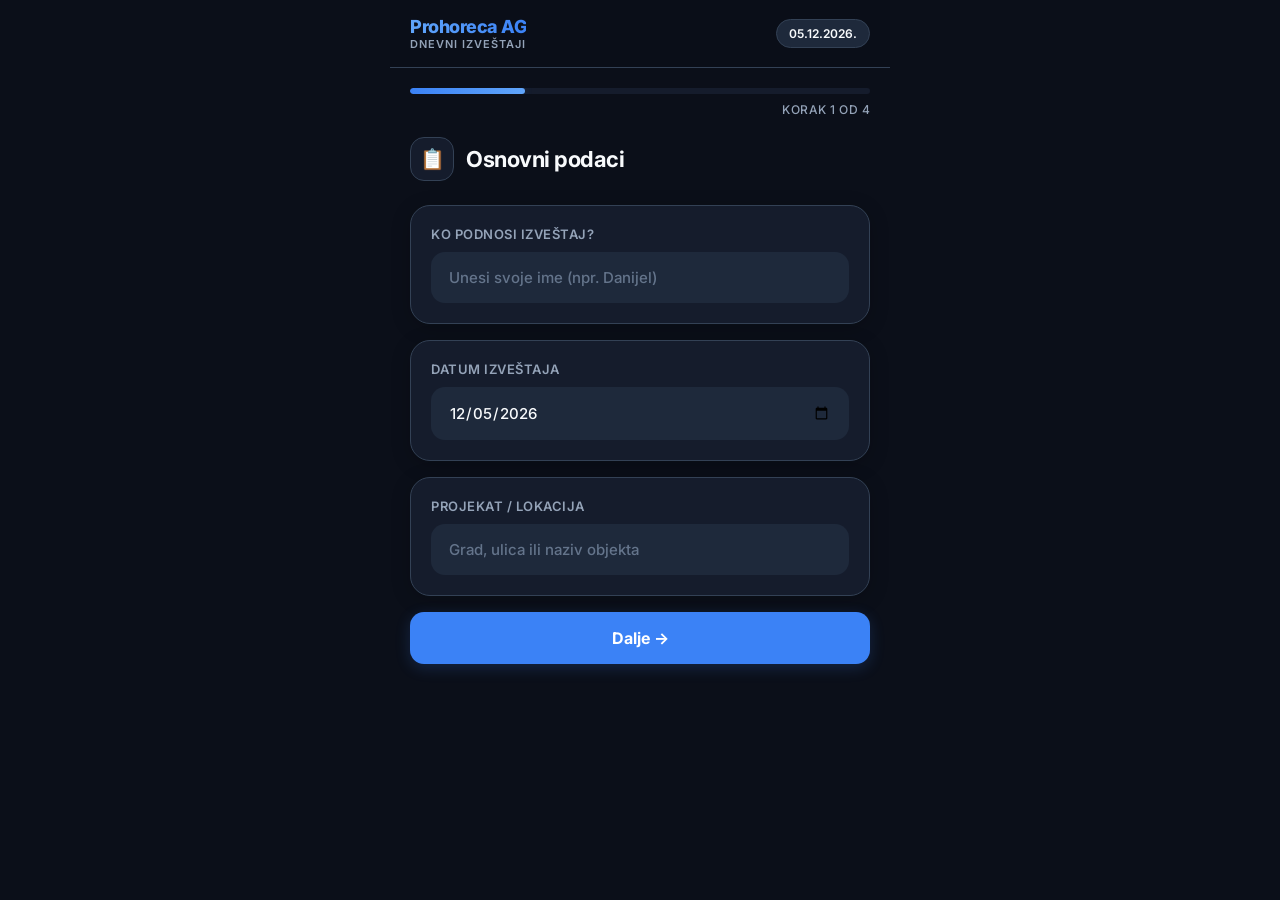
==== commit 1bd3c248: "Update index.html" ====
--- a/index.html
+++ b/index.html
@@ -3,608 +3,692 @@
 <head>
     <meta charset="UTF-8">
     <meta name="viewport" content="width=device-width, initial-scale=1.0, user-scalable=no, viewport-fit=cover">
-    <title>Prohoreca AG Group - Troškovi</title>
-    <meta name="theme-color" content="#6C5CE7">
-    <meta name="apple-mobile-web-app-capable" content="yes">
-    <meta name="apple-mobile-web-app-status-bar-style" content="black-translucent">
-    <meta name="apple-mobile-web-app-title" content="Troškovi">
-    <link rel="manifest" href="manifest.json">
-    <link rel="apple-touch-icon" href="icon-192.svg">
-    <link rel="icon" type="image/svg+xml" href="icon-192.svg">
+    <title>Prohoreca AG - Izveštaji</title>
+    <meta name="theme-color" content="#0B0F19">
+    <link href="https://fonts.googleapis.com/css2?family=Inter:wght@400;500;600;700;800&display=swap" rel="stylesheet">
     <style>
-    @import url('https://fonts.googleapis.com/css2?family=Inter:wght@400;500;600;700;800&display=swap');
-    *,*::before,*::after{margin:0;padding:0;box-sizing:border-box}
-    :root{
-        --primary:#6C5CE7;--primary-light:#A29BFE;--primary-glow:rgba(108,92,231,0.3);
-        --accent:#00CEC9;--success:#00B894;--danger:#E17055;--warning:#FDCB6E;
-        --bg:#0F0F1A;--bg-card:#1A1A2E;--bg-input:#16162B;
-        --text:#FFF;--text-secondary:#A0A0C0;--text-muted:#6C6C8A;
-        --border:#2A2A45;--radius:16px;--radius-sm:12px;
-    }
-    html{font-size:16px;-webkit-tap-highlight-color:transparent}
-    body{font-family:'Inter',-apple-system,BlinkMacSystemFont,sans-serif;background:var(--bg);color:var(--text);min-height:100vh;min-height:100dvh;overflow-x:hidden}
-    body::before{content:'';position:fixed;top:-50%;left:-50%;width:200%;height:200%;background:radial-gradient(circle at 30% 20%,rgba(108,92,231,0.08) 0%,transparent 50%),radial-gradient(circle at 70% 80%,rgba(0,206,201,0.05) 0%,transparent 50%);z-index:-1;pointer-events:none}
-    .app{max-width:480px;margin:0 auto;padding-bottom:calc(40px + env(safe-area-inset-bottom,0px))}
-
-    /* HEADER */
-    .header{background:linear-gradient(135deg,var(--primary) 0%,#8B5CF6 100%);padding:20px 24px;padding-top:calc(20px + env(safe-area-inset-top,0px));position:sticky;top:0;z-index:100;box-shadow:0 4px 20px rgba(108,92,231,0.4)}
-    .header-content{display:flex;justify-content:space-between;align-items:center}
-    .logo{display:flex;align-items:center;gap:10px}
-    .logo-icon{width:36px;height:36px;border-radius:10px;object-fit:cover}
-    .logo-titles{display:flex;flex-direction:column}
-    .logo-text{font-size:18px;font-weight:800;letter-spacing:-0.5px;line-height:1.1}
-    .logo-sub{font-size:11px;font-weight:500;opacity:0.75;letter-spacing:0.5px;text-transform:uppercase}
-    .date-display{font-size:13px;font-weight:500;opacity:0.9;background:rgba(255,255,255,0.15);padding:6px 12px;border-radius:20px;backdrop-filter:blur(10px)}
-
-    /* PROGRESS */
-    .progress-bar{height:4px;background:var(--border);overflow:hidden}
-    .progress-fill{height:100%;background:linear-gradient(90deg,var(--accent),var(--primary-light));width:20%;transition:width 0.5s cubic-bezier(0.4,0,0.2,1);border-radius:0 4px 4px 0;box-shadow:0 0 10px rgba(0,206,201,0.5)}
-    .progress-text{text-align:center;padding:10px;font-size:12px;color:var(--text-muted);font-weight:500;letter-spacing:0.5px;text-transform:uppercase}
-
-    .main-content{padding:0 16px}
-    .step{display:none;animation:fadeIn 0.4s ease-out}
-    .step-active{display:block}
-    @keyframes fadeIn{from{opacity:0;transform:translateY(16px)}to{opacity:1;transform:translateY(0)}}
-    .step-header{display:flex;align-items:center;gap:14px;padding:20px 0 16px}
-    .step-number{width:40px;height:40px;background:linear-gradient(135deg,var(--primary),var(--primary-light));border-radius:12px;display:flex;align-items:center;justify-content:center;font-weight:700;font-size:16px;flex-shrink:0;box-shadow:0 0 30px rgba(108,92,231,0.2)}
-    .step-header h2{font-size:20px;font-weight:700;letter-spacing:-0.3px}
-
-    /* CARDS */
-    .card{background:var(--bg-card);border:1px solid var(--border);border-radius:var(--radius);padding:20px;margin-bottom:16px}
-    .label{display:block;font-size:14px;font-weight:600;color:var(--text-secondary);margin-bottom:12px}
-    .hint{font-size:12px;color:var(--text-muted);margin-top:8px}
-
-    /* INPUTS */
-    .input{width:100%;padding:14px 16px;background:var(--bg-input);border:2px solid var(--border);border-radius:var(--radius-sm);color:var(--text);font-family:inherit;font-size:16px;transition:all 0.3s;outline:none}
-    .input:focus{border-color:var(--primary);box-shadow:0 0 0 4px var(--primary-glow)}
-    .input::placeholder{color:var(--text-muted)}
-    .textarea{resize:vertical;min-height:80px;line-height:1.5}
-    .time-input{text-align:center;font-size:22px;font-weight:700;padding:16px 12px;letter-spacing:2px}
-    .input-with-suffix{position:relative}
-    .input-with-suffix .input{padding-right:60px}
-    .suffix{position:absolute;right:16px;top:50%;transform:translateY(-50%);color:var(--text-muted);font-weight:600;font-size:14px}
-
-    /* DATE INPUT */
-    .date-input-row{display:flex;gap:10px;align-items:center}
-    .date-input-row .input{flex:1;text-align:center;font-size:16px;font-weight:600}
-    .date-btn{width:44px;height:48px;background:var(--bg-input);border:2px solid var(--border);border-radius:var(--radius-sm);color:var(--text);font-size:18px;cursor:pointer;display:flex;align-items:center;justify-content:center;flex-shrink:0}
-    .date-btn:active{background:rgba(108,92,231,0.15);border-color:var(--primary)}
-
-    /* SELECT BUTTONS */
-    .select-group{display:grid;grid-template-columns:1fr 1fr;gap:10px}
-    .select-btn{display:flex;align-items:center;gap:10px;padding:14px 16px;background:var(--bg-input);border:2px solid var(--border);border-radius:var(--radius-sm);color:var(--text);font-family:inherit;font-size:15px;font-weight:500;cursor:pointer;transition:all 0.3s}
-    .select-btn:active{transform:scale(0.97)}
-    .select-btn.active{border-color:var(--primary);background:rgba(108,92,231,0.15);box-shadow:0 0 0 4px var(--primary-glow)}
-    .avatar{width:32px;height:32px;background:linear-gradient(135deg,var(--primary),var(--accent));border-radius:10px;display:flex;align-items:center;justify-content:center;font-weight:700;font-size:14px;flex-shrink:0}
-
-    /* CHECKBOXES */
-    .checkbox-group{display:flex;flex-direction:column;gap:10px}
-    .checkbox-item{display:flex;align-items:center;gap:14px;padding:14px 16px;background:var(--bg-input);border:2px solid var(--border);border-radius:var(--radius-sm);cursor:pointer;transition:all 0.3s;user-select:none;-webkit-user-select:none}
-    .checkbox-item:active{transform:scale(0.98)}
-    .checkbox-item.checked{border-color:var(--success);background:rgba(0,184,148,0.1)}
-    .custom-check{width:24px;height:24px;border:2px solid var(--border);border-radius:8px;display:flex;align-items:center;justify-content:center;transition:all 0.3s;flex-shrink:0;font-size:14px}
-    .checkbox-item.checked .custom-check{background:var(--success);border-color:var(--success)}
-    .checkbox-name{font-size:16px;font-weight:500;flex:1}
-    .checkbox-remove{width:28px;height:28px;background:rgba(225,112,85,0.15);border:none;border-radius:8px;color:var(--danger);font-size:16px;cursor:pointer;display:flex;align-items:center;justify-content:center;opacity:0;pointer-events:none}
-    .checkbox-item .checkbox-remove.visible{opacity:1;pointer-events:all}
-
-    .add-worker-row{display:flex;gap:10px}
-    .add-worker-row .input{flex:1}
-    .btn-add{width:52px;height:52px;background:linear-gradient(135deg,var(--accent),#00B894);border:none;border-radius:var(--radius-sm);color:white;font-size:24px;font-weight:600;cursor:pointer;flex-shrink:0}
-    .btn-add:active{transform:scale(0.95)}
-
-    /* TIME */
-    .time-row{display:flex;align-items:flex-end;gap:12px}
-    .time-field{flex:1}
-    .time-separator{font-size:20px;color:var(--text-muted);padding-bottom:18px}
-    .total-hours{display:flex;align-items:center;gap:10px;margin-top:16px;padding:14px 16px;background:rgba(0,206,201,0.1);border:1px solid rgba(0,206,201,0.2);border-radius:var(--radius-sm);font-size:16px}
-
-    /* EXPENSES & MONEY */
-    .expenses-header{display:flex;justify-content:space-between;align-items:center;margin-bottom:12px}
-    .expenses-header .label{margin-bottom:0}
-    .btn-add-expense{padding:8px 14px;background:rgba(108,92,231,0.15);border:1px solid rgba(108,92,231,0.3);border-radius:10px;color:var(--primary-light);font-family:inherit;font-size:13px;font-weight:600;cursor:pointer;white-space:nowrap}
-    .btn-add-expense:active{transform:scale(0.95)}
-    .expense-item{display:flex;flex-direction:column;gap:8px;margin-bottom:12px;animation:fadeIn 0.3s ease-out}
-    .expense-top-row{display:flex;gap:8px;width:100%;align-items:center}
-    .expense-bottom-row{display:flex;gap:8px;width:100%}
-    .expense-category{flex:1;min-width:0}
-    .expense-category select{width:100%;padding:12px 28px 12px 10px;background:var(--bg-input);border:2px solid var(--border);border-radius:var(--radius-sm);color:var(--text);font-family:inherit;font-size:13px;outline:none;appearance:none;-webkit-appearance:none;background-image:url("data:image/svg+xml,%3Csvg xmlns='http://www.w3.org/2000/svg' width='12' height='12' viewBox='0 0 12 12'%3E%3Cpath fill='%23A0A0C0' d='M6 8L1 3h10z'/%3E%3C/svg%3E");background-repeat:no-repeat;background-position:right 8px center;cursor:pointer}
-    .expense-category select:focus{border-color:var(--primary)}
-    .expense-amount-input{width:100px;flex-shrink:0}
-    .expense-amount-input .input{font-size:15px;font-weight:600;padding:12px 10px}
-    .expense-desc{flex:1}
-    .expense-desc .input{padding:12px 14px;font-size:14px}
-    .btn-remove-expense{width:44px;height:44px;background:rgba(225,112,85,0.15);border:none;border-radius:10px;color:var(--danger);font-size:18px;cursor:pointer;flex-shrink:0}
-    .btn-remove-expense:active{transform:scale(0.9);background:rgba(225,112,85,0.3)}
-    .no-expenses{text-align:center;padding:24px;color:var(--text-muted);font-size:14px}
-    .no-expenses.hidden{display:none}
-
-    /* MONEY TOPUP */
-    .topup-section{margin-top:12px;padding-top:12px;border-top:1px dashed var(--border)}
-    .topup-row{display:flex;gap:8px;align-items:center;margin-bottom:8px;animation:fadeIn 0.3s ease-out}
-    .topup-row .input{flex:1;font-size:14px;padding:10px 12px}
-    .btn-remove-topup{width:36px;height:36px;background:rgba(225,112,85,0.15);border:none;border-radius:8px;color:var(--danger);font-size:16px;cursor:pointer;flex-shrink:0}
-    .btn-add-topup{display:flex;align-items:center;gap:6px;padding:8px 14px;background:rgba(0,184,148,0.15);border:1px solid rgba(0,184,148,0.3);border-radius:10px;color:var(--success);font-family:inherit;font-size:13px;font-weight:600;cursor:pointer;white-space:nowrap}
-
-    .summary-card{background:linear-gradient(135deg,rgba(108,92,231,0.1),rgba(0,206,201,0.05));border-color:rgba(108,92,231,0.2)}
-    .money-row{display:flex;justify-content:space-between;align-items:center;padding:10px 0;font-size:14px;color:var(--text-secondary);gap:8px}
-    .money-row+.money-row{border-top:1px solid var(--border)}
-    .money-total{font-size:16px;font-weight:700;color:var(--text);padding-top:14px;margin-top:4px;border-top:2px solid var(--border)!important}
-    .expense-amount-text{color:var(--danger);font-weight:600}
-    .topup-amount-text{color:var(--success);font-weight:600}
-    .money-positive{color:var(--success)}
-    .money-negative{color:var(--danger)}
-    .money-row span:first-child{flex-shrink:0}
-
-    /* PERIOD REPORT */
-    .period-card{background:rgba(0,206,201,0.05);border-color:rgba(0,206,201,0.2)}
-    .period-card .label{color:var(--accent)}
-    .period-dates{display:flex;gap:10px;align-items:center}
-    .period-dates .input{flex:1;text-align:center;font-size:14px;font-weight:600;padding:12px}
-    .period-sep{color:var(--text-muted);font-weight:600}
-    .btn-period{width:100%;padding:16px;background:linear-gradient(135deg,var(--accent),#00B894);border:none;border-radius:var(--radius);color:white;font-family:inherit;font-size:15px;font-weight:700;cursor:pointer;margin-top:12px;box-shadow:0 4px 15px rgba(0,206,201,0.3)}
-    .btn-period:active{transform:scale(0.98)}
-
-    /* BUTTONS */
-    .btn-next{width:100%;padding:18px;background:linear-gradient(135deg,var(--primary),#8B5CF6);border:none;border-radius:var(--radius);color:white;font-family:inherit;font-size:17px;font-weight:700;cursor:pointer;margin-top:8px;box-shadow:0 4px 15px rgba(108,92,231,0.4)}
-    .btn-next:active{transform:scale(0.98)}
-    .btn-back{padding:18px 24px;background:var(--bg-card);border:2px solid var(--border);border-radius:var(--radius);color:var(--text-secondary);font-family:inherit;font-size:15px;font-weight:600;cursor:pointer}
-    .btn-back:active{transform:scale(0.98)}
-    .btn-row{display:flex;gap:12px;margin-top:8px}
-    .btn-row .btn-next{flex:1;margin-top:0}
-    .btn-generate{flex:1;padding:18px;background:linear-gradient(135deg,var(--success),#00CEC9);border:none;border-radius:var(--radius);color:white;font-family:inherit;font-size:17px;font-weight:700;cursor:pointer;box-shadow:0 4px 15px rgba(0,184,148,0.4)}
-    .btn-generate:active{transform:scale(0.98)}
-
-    /* REPORT */
-    .report-card{background:var(--bg-input);border-color:var(--border)}
-    .report-text{font-family:inherit;font-size:13px;line-height:1.7;white-space:pre-wrap;word-break:break-word;color:var(--text-secondary)}
-    .share-buttons{display:flex;flex-direction:column;gap:12px;margin-top:16px}
-    .btn-share{display:flex;align-items:center;justify-content:center;gap:10px;padding:18px;border:none;border-radius:var(--radius);font-family:inherit;font-size:16px;font-weight:700;cursor:pointer}
-    .btn-share:active{transform:scale(0.98)}
-    .btn-copy{background:linear-gradient(135deg,var(--primary),#8B5CF6);color:white;box-shadow:0 4px 15px rgba(108,92,231,0.4)}
-    .btn-whatsapp{background:linear-gradient(135deg,#25D366,#128C7E);color:white;box-shadow:0 4px 15px rgba(37,211,102,0.3)}
-    .btn-viber{background:linear-gradient(135deg,#7360F2,#59267c);color:white;box-shadow:0 4px 15px rgba(115,96,242,0.3)}
-    .share-icon{font-size:20px}
-    .btn-new-report{width:100%;padding:16px;background:transparent;border:2px solid var(--border);border-radius:var(--radius);color:var(--text-muted);font-family:inherit;font-size:15px;font-weight:600;cursor:pointer;margin-top:20px}
-    .btn-new-report:active{transform:scale(0.98);border-color:var(--primary);color:var(--text)}
-
-    .toast{position:fixed;bottom:30px;left:50%;transform:translateX(-50%) translateY(100px);background:var(--success);color:white;padding:14px 28px;border-radius:14px;font-weight:600;font-size:15px;z-index:1000;transition:transform 0.4s cubic-bezier(0.4,0,0.2,1);box-shadow:0 8px 30px rgba(0,184,148,0.4)}
-    .toast.show{transform:translateX(-50%) translateY(0)}
-    @keyframes shake{0%,100%{transform:translateX(0)}25%{transform:translateX(-8px)}75%{transform:translateX(8px)}}
-    .shake{animation:shake 0.4s ease-in-out}
-
-    /* HISTORY SECTION */
-    .history-list{display:flex;flex-direction:column;gap:8px}
-    .history-item{display:flex;justify-content:space-between;align-items:center;padding:14px 16px;background:var(--bg-input);border:1px solid var(--border);border-radius:var(--radius-sm);cursor:pointer;transition:all 0.2s}
-    .history-item:active{background:rgba(108,92,231,0.1);border-color:var(--primary)}
-    .history-info{display:flex;flex-direction:column;gap:2px}
-    .history-date{font-size:14px;font-weight:600}
-    .history-loc{font-size:12px;color:var(--text-muted)}
-    .history-amount{font-size:14px;font-weight:700;color:var(--accent)}
-    .no-history{text-align:center;padding:30px;color:var(--text-muted)}
-
-    @media(max-width:380px){
-        .header{padding:16px}.logo-text{font-size:16px}.date-display{font-size:11px;padding:5px 10px}
-        .step-header h2{font-size:18px}.card{padding:16px}.select-group{grid-template-columns:1fr}
-        .time-input{font-size:20px}.btn-next,.btn-generate,.btn-share{padding:16px;font-size:15px}
-        .btn-back{padding:16px 18px;font-size:14px}.expense-amount-input{width:90px}
-    }
-    @media(min-width:481px){
-        .app{margin-top:20px;border-radius:24px;overflow:hidden;box-shadow:0 8px 40px rgba(0,0,0,0.3);border:1px solid var(--border);padding-bottom:0}
-        .main-content{padding:0 24px 24px}
-    }
+        :root {
+            --primary: #3B82F6; --primary-dark: #2563EB; --primary-glow: rgba(59, 130, 246, 0.2);
+            --accent: #10B981; --accent-glow: rgba(16, 185, 129, 0.2);
+            --danger: #EF4444; --warning: #F59E0B; --warning-glow: rgba(245, 158, 11, 0.15);
+            --bg-main: #0B0F19; --bg-card: #151C2C; --bg-input: #1E293B;
+            --text-main: #F8FAFC; --text-muted: #94A3B8; --border: #334155;
+            --radius-lg: 20px; --radius-md: 14px; --radius-sm: 10px;
+        }
+
+        * { margin: 0; padding: 0; box-sizing: border-box; font-family: 'Inter', sans-serif; -webkit-tap-highlight-color: transparent; }
+        body { background-color: var(--bg-main); color: var(--text-main); min-height: 100vh; padding-bottom: 40px; overflow-x: hidden; }
+        
+        .container { max-width: 500px; margin: 0 auto; position: relative; }
+        
+        /* HEADER */
+        .header { background: rgba(11, 15, 25, 0.9); backdrop-filter: blur(10px); position: sticky; top: 0; z-index: 100; border-bottom: 1px solid var(--border); padding: 16px 20px; display: flex; justify-content: space-between; align-items: center; }
+        .logo-box { display: flex; flex-direction: column; }
+        .logo-title { font-size: 18px; font-weight: 800; background: linear-gradient(to right, #60A5FA, #3B82F6); -webkit-background-clip: text; -webkit-text-fill-color: transparent; letter-spacing: -0.5px; }
+        .logo-sub { font-size: 11px; font-weight: 600; color: var(--text-muted); text-transform: uppercase; letter-spacing: 1px; }
+        .date-badge { background: var(--bg-input); border: 1px solid var(--border); padding: 6px 12px; border-radius: 20px; font-size: 12px; font-weight: 600; color: var(--text-main); }
+
+        /* PROGRESS */
+        .progress-wrapper { padding: 20px 20px 0; }
+        .progress-bar { height: 6px; background: var(--bg-card); border-radius: 10px; overflow: hidden; display: flex; }
+        .progress-fill { height: 100%; width: 25%; background: linear-gradient(90deg, var(--primary), #60A5FA); border-radius: 10px; transition: width 0.4s cubic-bezier(0.4, 0, 0.2, 1); box-shadow: 0 0 10px var(--primary-glow); }
+        .step-label { text-align: right; font-size: 12px; font-weight: 500; color: var(--text-muted); margin-top: 8px; text-transform: uppercase; letter-spacing: 0.5px; }
+
+        /* STEPS */
+        .step { display: none; padding: 20px; animation: fadeIn 0.4s ease; }
+        .step.active { display: block; }
+        @keyframes fadeIn { from { opacity: 0; transform: translateY(15px); } to { opacity: 1; transform: translateY(0); } }
+        
+        .step-header { display: flex; align-items: center; gap: 12px; margin-bottom: 24px; }
+        .step-icon { width: 44px; height: 44px; background: var(--bg-card); border: 1px solid var(--border); border-radius: var(--radius-md); display: flex; align-items: center; justify-content: center; font-size: 20px; }
+        .step-title { font-size: 22px; font-weight: 700; letter-spacing: -0.5px; }
+
+        /* CARDS & INPUTS */
+        .card { background: var(--bg-card); border: 1px solid var(--border); border-radius: var(--radius-lg); padding: 20px; margin-bottom: 16px; box-shadow: 0 4px 20px rgba(0,0,0,0.2); }
+        .label { display: flex; justify-content: space-between; align-items: center; font-size: 13px; font-weight: 600; color: var(--text-muted); margin-bottom: 10px; text-transform: uppercase; letter-spacing: 0.5px; }
+        .input { width: 100%; background: var(--bg-input); border: 2px solid transparent; color: var(--text-main); padding: 14px 16px; border-radius: var(--radius-md); font-size: 15px; font-weight: 500; transition: all 0.3s; outline: none; }
+        .input:focus { border-color: var(--primary); background: #1A2235; box-shadow: 0 0 0 4px var(--primary-glow); }
+        .input::placeholder { color: #64748B; }
+        textarea.input { resize: vertical; min-height: 100px; line-height: 1.5; }
+
+        /* WORKER SELECTION */
+        .btn-manage-workers { font-size: 12px; color: var(--primary); background: rgba(59, 130, 246, 0.1); border: 1px solid rgba(59, 130, 246, 0.3); padding: 6px 10px; border-radius: 8px; cursor: pointer; text-transform: none; font-weight: 600; }
+        .grid-2 { display: grid; grid-template-columns: 1fr 1fr; gap: 10px; }
+        .btn-select { background: var(--bg-input); border: 2px solid transparent; color: var(--text-main); padding: 14px; border-radius: var(--radius-md); font-size: 15px; font-weight: 600; cursor: pointer; transition: all 0.2s; display: flex; align-items: center; gap: 10px; }
+        .btn-select:active { transform: scale(0.97); }
+        .btn-select.active { background: var(--primary-glow); border-color: var(--primary); color: #FFF; }
+
+        /* WORKER HOURS ROW */
+        .hours-list { display: flex; flex-direction: column; gap: 12px; margin-top: 16px; }
+        .hour-row { display: flex; justify-content: space-between; align-items: center; background: var(--bg-input); padding: 12px 16px; border-radius: var(--radius-md); border: 1px solid var(--border); animation: fadeIn 0.3s ease; }
+        .hour-name { font-weight: 600; font-size: 15px; }
+        .hour-input-group { display: flex; align-items: center; gap: 8px; }
+        .hour-input { width: 70px; text-align: center; padding: 8px; font-size: 16px; font-weight: 700; background: var(--bg-card); border: 1px solid var(--border); border-radius: 8px; color: var(--accent); }
+        .hour-input:focus { border-color: var(--accent); outline: none; }
+
+        /* MODAL FOR WORKERS */
+        .modal-overlay { position: fixed; top: 0; left: 0; right: 0; bottom: 0; background: rgba(0,0,0,0.8); backdrop-filter: blur(5px); z-index: 1000; display: none; align-items: center; justify-content: center; padding: 20px; opacity: 0; transition: opacity 0.3s; }
+        .modal-overlay.show { display: flex; opacity: 1; }
+        .modal-content { background: var(--bg-card); border: 1px solid var(--border); border-radius: var(--radius-lg); width: 100%; max-width: 400px; padding: 20px; box-shadow: 0 10px 40px rgba(0,0,0,0.5); transform: translateY(20px); transition: transform 0.3s; max-height: 80vh; display: flex; flex-direction: column; }
+        .modal-overlay.show .modal-content { transform: translateY(0); }
+        .modal-header { display: flex; justify-content: space-between; align-items: center; margin-bottom: 20px; }
+        .modal-title { font-size: 18px; font-weight: 700; }
+        .btn-close-modal { background: none; border: none; color: var(--text-muted); font-size: 24px; cursor: pointer; }
+        .worker-edit-list { display: flex; flex-direction: column; gap: 10px; overflow-y: auto; flex: 1; margin-bottom: 20px; padding-right: 5px; }
+        .worker-edit-item { display: flex; justify-content: space-between; align-items: center; background: var(--bg-input); padding: 12px 16px; border-radius: var(--radius-md); border: 1px solid var(--border); }
+        .worker-actions { display: flex; gap: 8px; }
+        .btn-action { width: 32px; height: 32px; border-radius: 8px; border: none; font-size: 14px; display: flex; align-items: center; justify-content: center; cursor: pointer; color: white; }
+        .btn-edit { background: var(--primary); }
+        .btn-delete { background: var(--danger); }
+        .worker-add-row { display: flex; gap: 10px; }
+        .btn-icon { width: 50px; background: var(--accent); border: none; border-radius: var(--radius-md); color: #FFF; font-size: 24px; font-weight: 400; cursor: pointer; flex-shrink: 0; }
+
+        /* EXPENSES & FINANCES */
+        .deposit-row { display: flex; align-items: center; background: rgba(59, 130, 246, 0.05); border: 1px solid rgba(59, 130, 246, 0.2); border-radius: var(--radius-md); padding: 5px; margin-bottom: 20px; }
+        .deposit-icon { padding: 0 15px; font-size: 20px; }
+        .deposit-input { background: transparent; border: none; color: var(--primary); font-size: 20px; font-weight: 800; width: 100%; outline: none; padding: 10px 0; }
+        .deposit-input::placeholder { color: rgba(59, 130, 246, 0.4); }
+
+        .expense-item { background: var(--bg-input); border: 1px solid var(--border); border-radius: var(--radius-md); padding: 14px; margin-bottom: 12px; animation: fadeIn 0.3s ease; position: relative; }
+        .expense-top { display: flex; gap: 10px; margin-bottom: 10px; }
+        .exp-cat { flex: 1; }
+        .exp-cat select { width: 100%; padding: 12px; background: var(--bg-card); border: 1px solid var(--border); color: var(--text-main); border-radius: var(--radius-sm); font-size: 14px; font-weight: 500; outline: none; appearance: none; }
+        .exp-amount { width: 110px; }
+        .exp-amount input { width: 100%; padding: 12px; text-align: right; background: var(--bg-card); border: 1px solid var(--border); color: var(--warning); border-radius: var(--radius-sm); font-size: 15px; font-weight: 700; outline: none; }
+        .exp-amount input:focus, .exp-cat select:focus { border-color: var(--warning); }
+        .btn-remove-exp { position: absolute; top: -8px; right: -8px; width: 26px; height: 26px; background: var(--danger); border: none; border-radius: 50%; color: #FFF; font-size: 12px; font-weight: bold; cursor: pointer; box-shadow: 0 2px 5px rgba(0,0,0,0.3); }
+        
+        .total-box { display: flex; flex-direction: column; gap: 8px; background: var(--bg-input); border: 1px solid var(--border); padding: 16px; border-radius: var(--radius-md); margin-top: 16px; }
+        .total-row { display: flex; justify-content: space-between; align-items: center; font-size: 14px; color: var(--text-muted); font-weight: 500; }
+        .total-row strong { color: var(--text-main); font-size: 15px; }
+        .total-divider { height: 1px; background: var(--border); margin: 4px 0; }
+        .total-final { font-size: 16px; font-weight: 600; color: var(--text-main); }
+        .total-final strong { font-size: 22px; color: var(--accent); }
+        .negative-balance { color: var(--danger) !important; }
+
+        .btn-add-expense { width: 100%; padding: 16px; background: transparent; border: 2px dashed var(--border); color: var(--text-muted); font-size: 15px; font-weight: 600; border-radius: var(--radius-md); cursor: pointer; transition: all 0.2s; margin-top: 8px; }
+        .btn-add-expense:hover, .btn-add-expense:active { border-color: var(--warning); color: var(--warning); background: rgba(245, 158, 11, 0.05); }
+
+        /* NAVIGATION BUTTONS */
+        .btn-nav-row { display: flex; gap: 12px; margin-top: 24px; }
+        .btn { flex: 1; padding: 16px; border: none; border-radius: var(--radius-md); font-size: 16px; font-weight: 700; cursor: pointer; transition: all 0.2s; }
+        .btn:active { transform: scale(0.98); }
+        .btn-primary { background: var(--primary); color: #FFF; box-shadow: 0 4px 15px var(--primary-glow); }
+        .btn-secondary { background: var(--bg-card); border: 1px solid var(--border); color: var(--text-main); }
+        .btn-success { background: var(--accent); color: #FFF; box-shadow: 0 4px 15px var(--accent-glow); }
+
+        /* REPORT VIEW */
+        .report-box { background: #0F172A; border: 1px solid var(--border); border-radius: var(--radius-md); padding: 20px; font-family: 'Courier New', monospace; font-size: 13px; line-height: 1.6; color: #E2E8F0; white-space: pre-wrap; overflow-x: auto; margin-bottom: 20px; }
+        .share-grid { display: grid; grid-template-columns: 1fr; gap: 12px; }
+        .btn-share { display: flex; justify-content: center; align-items: center; gap: 10px; padding: 16px; border-radius: var(--radius-md); font-weight: 700; font-size: 15px; color: #FFF; border: none; cursor: pointer; }
+        .btn-copy { background: var(--border); }
+        .btn-wa { background: #25D366; }
+        .btn-vi { background: #7360F2; }
+
+        .toast { position: fixed; bottom: -60px; left: 50%; transform: translateX(-50%); background: var(--accent); color: white; padding: 14px 24px; border-radius: 30px; font-weight: 600; font-size: 14px; transition: bottom 0.3s ease; z-index: 1000; box-shadow: 0 4px 15px rgba(0,0,0,0.3); }
+        .toast.show { bottom: 30px; }
+        
+        .empty-state { text-align: center; padding: 20px; color: var(--text-muted); font-size: 14px; }
     </style>
 </head>
 <body>
-    <div class="app">
+
+    <div class="container">
+        <!-- HEADER -->
         <header class="header">
-            <div class="header-content">
-                <div class="logo">
-                    <img class="logo-icon" src="icon-192.svg" alt="logo" onerror="this.outerHTML='<span style=font-size:24px>📊</span>'">
-                    <div class="logo-titles">
-                        <span class="logo-text">Prohoreca AG</span>
-                        <span class="logo-sub">Dnevni troškovi</span>
+            <div class="logo-box">
+                <span class="logo-title">Prohoreca AG</span>
+                <span class="logo-sub">Dnevni izveštaji</span>
+            </div>
+            <div class="date-badge" id="headerDate">--.--.----</div>
+        </header>
+
+        <!-- PROGRESS -->
+        <div class="progress-wrapper">
+            <div class="progress-bar"><div class="progress-fill" id="progressBar"></div></div>
+            <div class="step-label" id="progressText">Korak 1 od 4</div>
+        </div>
+
+        <!-- STEP 1: OSNOVNI PODACI -->
+        <div id="step1" class="step active">
+            <div class="step-header">
+                <div class="step-icon">📋</div>
+                <h2 class="step-title">Osnovni podaci</h2>
+            </div>
+            
+            <div class="card">
+                <label class="label">Ko podnosi izveštaj?</label>
+                <input type="text" class="input" id="podnosilac" placeholder="Unesi svoje ime (npr. Danijel)">
+            </div>
+
+            <div class="card">
+                <label class="label">Datum izveštaja</label>
+                <input type="date" class="input" id="datum">
+            </div>
+
+            <div class="card">
+                <label class="label">Projekat / Lokacija</label>
+                <input type="text" class="input" id="lokacija" placeholder="Grad, ulica ili naziv objekta">
+            </div>
+
+            <button class="btn btn-primary" style="width: 100%" onclick="nextStep(2)">Dalje →</button>
+        </div>
+
+        <!-- STEP 2: DNEVNICE (SATI) -->
+        <div id="step2" class="step">
+            <div class="step-header">
+                <div class="step-icon">⏱️</div>
+                <h2 class="step-title">Radni sati (Dnevnice)</h2>
+            </div>
+
+            <div class="card">
+                <div class="label">
+                    <span>1. Prisutni radnici</span>
+                    <button class="btn-manage-workers" onclick="openWorkerModal()">⚙️ Upravljaj</button>
+                </div>
+                <div class="grid-2" id="workerGrid">
+                    <!-- Workers generated by JS -->
+                </div>
+            </div>
+
+            <div class="card" id="hoursCard" style="display: none;">
+                <label class="label">2. Unesi broj sati za svakog</label>
+                <div id="hoursList" class="hours-list">
+                    <!-- Inputs for hours generated by JS -->
+                </div>
+            </div>
+
+            <div class="btn-nav-row">
+                <button class="btn btn-secondary" onclick="prevStep(1)">← Nazad</button>
+                <button class="btn btn-primary" onclick="nextStep(3)">Dalje →</button>
+            </div>
+        </div>
+
+        <!-- STEP 3: FINANSIJE I TROŠKOVI -->
+        <div id="step3" class="step">
+            <div class="step-header">
+                <div class="step-icon">💰</div>
+                <h2 class="step-title">Finansije i Troškovi</h2>
+            </div>
+
+            <div class="card">
+                <label class="label">Početno stanje (Depozit / Kartica)</label>
+                <div class="deposit-row">
+                    <span class="deposit-icon">💳</span>
+                    <input type="number" class="deposit-input" id="depozit" placeholder="0" oninput="calculateTotal()">
+                    <span style="padding-right: 15px; color: var(--primary); font-weight: 600;">RSD</span>
+                </div>
+            </div>
+
+            <div class="card">
+                <label class="label">Troškovi ekipe</label>
+                
+                <div id="expensesList"></div>
+                <div id="emptyExpenses" class="empty-state">Nema unetih troškova.</div>
+
+                <button class="btn-add-expense" onclick="addExpense()">+ Dodaj trošak</button>
+
+                <div class="total-box" id="totalBox">
+                    <div class="total-row"><span>Depozit:</span> <strong id="dispDepozit">0 RSD</strong></div>
+                    <div class="total-row"><span>Troškovi:</span> <strong id="dispTroskovi" style="color: var(--warning)">0 RSD</strong></div>
+                    <div class="total-divider"></div>
+                    <div class="total-row total-final"><span>Preostalo:</span> <strong id="dispPreostalo">0 RSD</strong></div>
+                </div>
+            </div>
+
+            <div class="btn-nav-row">
+                <button class="btn btn-secondary" onclick="prevStep(2)">← Nazad</button>
+                <button class="btn btn-primary" onclick="nextStep(4)">Dalje →</button>
+            </div>
+        </div>
+
+        <!-- STEP 4: BELEŠKE I GENERISANJE -->
+        <div id="step4" class="step">
+            <div class="step-header">
+                <div class="step-icon">📝</div>
+                <h2 class="step-title">Beleške i nabavka</h2>
+            </div>
+
+            <div class="card">
+                <label class="label">🛒 Šta je potrebno za nabavku?</label>
+                <textarea class="input" id="nabavka" placeholder="Materijal, alat, šrafovska roba..."></textarea>
+            </div>
+
+            <div class="card">
+                <label class="label">📌 Dodatna napomena (opciono)</label>
+                <textarea class="input" id="napomena" placeholder="Status radova, problemi na terenu..."></textarea>
+            </div>
+
+            <div class="btn-nav-row">
+                <button class="btn btn-secondary" onclick="prevStep(3)">← Nazad</button>
+                <button class="btn btn-success" onclick="generateReport()">✅ Generiši izveštaj</button>
+            </div>
+        </div>
+
+        <!-- STEP 5: GOTOV IZVEŠTAJ -->
+        <div id="step5" class="step">
+            <div class="step-header">
+                <div class="step-icon">🚀</div>
+                <h2 class="step-title">Izveštaj spreman!</h2>
+            </div>
+
+            <div class="report-box" id="reportOutput"></div>
+
+            <div class="share-grid">
+                <button class="btn-share btn-copy" onclick="copyReport()">📋 Kopiraj tekst</button>
+                <button class="btn-share btn-wa" onclick="shareWa()">💬 Pošalji na WhatsApp</button>
+                <button class="btn-share btn-vi" onclick="shareViber()">📱 Pošalji na Viber</button>
+                <button class="btn btn-secondary" style="margin-top: 10px;" onclick="location.reload()">🔄 Započni novi izveštaj</button>
+            </div>
+        </div>
+
+    </div>
+
+    <!-- MODAL FOR MANAGING WORKERS -->
+    <div class="modal-overlay" id="workerModal">
+        <div class="modal-content">
+            <div class="modal-header">
+                <h3 class="modal-title">Spisak radnika</h3>
+                <button class="btn-close-modal" onclick="closeWorkerModal()">✕</button>
+            </div>
+            
+            <div class="worker-edit-list" id="modalWorkerList">
+                <!-- Populated by JS -->
+            </div>
+
+            <div class="worker-add-row">
+                <input type="text" class="input" id="newWorkerModal" placeholder="Ime novog radnika" onkeypress="if(event.key==='Enter') addNewWorker()">
+                <button class="btn-icon btn-success" onclick="addNewWorker()">+</button>
+            </div>
+        </div>
+    </div>
+
+    <div class="toast" id="toast">✅ Uspesno kopirano!</div>
+
+    <script>
+        // --- GLOBAL VARIABLES ---
+        let currentStep = 1;
+        const totalSteps = 4;
+        let defaultWorkers =["Danijel", "Dušan", "Nemanja", "Veljko", "Milan", "Marko"];
+        let workers =[];
+        let selectedWorkers = new Set();
+        let expenses =[];
+        let expIdCounter = 0;
+        let finalReportText = "";
+
+        // --- INITIALIZATION ---
+        document.addEventListener('DOMContentLoaded', () => {
+            const today = new Date().toISOString().split('T')[0];
+            document.getElementById('datum').value = today;
+            updateHeaderDate(today);
+
+            document.getElementById('datum').addEventListener('change', (e) => {
+                updateHeaderDate(e.target.value);
+            });
+
+            const savedWorkers = localStorage.getItem('prohoreca_radnici');
+            if(savedWorkers) {
+                workers = JSON.parse(savedWorkers);
+            } else {
+                workers = [...defaultWorkers];
+            }
+            renderWorkers();
+            calculateTotal(); // Initialize financial box
+        });
+
+        // --- NAVIGATION ---
+        function updateHeaderDate(dateStr) {
+            const parts = dateStr.split('-');
+            document.getElementById('headerDate').textContent = `${parts[2]}.${parts[1]}.${parts[0]}.`;
+        }
+
+        function nextStep(step) {
+            if (currentStep === 1) {
+                if(!document.getElementById('podnosilac').value.trim()) return showError('podnosilac');
+                if(!document.getElementById('lokacija').value.trim()) return showError('lokacija');
+            }
+            if (currentStep === 2) {
+                if(selectedWorkers.size === 0) {
+                    showToast("Morate izabrati bar jednog radnika!");
+                    return;
+                }
+            }
+
+            document.getElementById(`step${currentStep}`).classList.remove('active');
+            currentStep = step;
+            document.getElementById(`step${currentStep}`).classList.add('active');
+            updateProgress();
+            window.scrollTo(0,0);
+        }
+
+        function prevStep(step) {
+            document.getElementById(`step${currentStep}`).classList.remove('active');
+            currentStep = step;
+            document.getElementById(`step${currentStep}`).classList.add('active');
+            updateProgress();
+            window.scrollTo(0,0);
+        }
+
+        function updateProgress() {
+            let percentage = (currentStep / totalSteps) * 100;
+            if(percentage > 100) percentage = 100;
+            document.getElementById('progressBar').style.width = `${percentage}%`;
+            document.getElementById('progressText').textContent = currentStep <= totalSteps ? `Korak ${currentStep} od ${totalSteps}` : `Završeno!`;
+        }
+
+        function showError(id) {
+            const el = document.getElementById(id);
+            el.style.borderColor = "var(--danger)";
+            el.style.boxShadow = "0 0 0 4px rgba(239, 68, 68, 0.2)";
+            setTimeout(() => {
+                el.style.borderColor = "transparent";
+                el.style.boxShadow = "none";
+            }, 2000);
+        }
+
+        // --- WORKERS (MANAGE, EDIT, DELETE) ---
+        function renderWorkers() {
+            const grid = document.getElementById('workerGrid');
+            grid.innerHTML = '';
+            workers.forEach(w => {
+                const btn = document.createElement('button');
+                btn.className = `btn-select ${selectedWorkers.has(w) ? 'active' : ''}`;
+                btn.innerHTML = `👤 ${w}`;
+                btn.onclick = () => toggleWorker(w, btn);
+                grid.appendChild(btn);
+            });
+            renderHoursList();
+        }
+
+        function toggleWorker(w, btn) {
+            if (selectedWorkers.has(w)) {
+                selectedWorkers.delete(w);
+                btn.classList.remove('active');
+            } else {
+                selectedWorkers.add(w);
+                btn.classList.add('active');
+            }
+            renderHoursList();
+        }
+
+        // Modal Logic
+        function openWorkerModal() {
+            renderModalWorkerList();
+            document.getElementById('workerModal').classList.add('show');
+        }
+        function closeWorkerModal() {
+            document.getElementById('workerModal').classList.remove('show');
+        }
+
+        function renderModalWorkerList() {
+            const list = document.getElementById('modalWorkerList');
+            list.innerHTML = '';
+            workers.forEach((w, index) => {
+                const item = document.createElement('div');
+                item.className = 'worker-edit-item';
+                item.innerHTML = `
+                    <span style="font-weight: 600;">${w}</span>
+                    <div class="worker-actions">
+                        <button class="btn-action btn-edit" onclick="editWorker(${index})">✏️</button>
+                        <button class="btn-action btn-delete" onclick="deleteWorker(${index})">🗑️</button>
+                    </div>
+                `;
+                list.appendChild(item);
+            });
+        }
+
+        function addNewWorker() {
+            const input = document.getElementById('newWorkerModal');
+            const name = input.value.trim();
+            if(!name) return;
+            if(!workers.includes(name)) {
+                workers.push(name);
+                saveWorkersData();
+                renderModalWorkerList();
+                renderWorkers();
+            }
+            input.value = '';
+        }
+
+        function editWorker(index) {
+            const oldName = workers[index];
+            const newName = prompt("Unesi novo ime za radnika:", oldName);
+            if(newName && newName.trim() !== "" && newName !== oldName) {
+                const finalName = newName.trim();
+                workers[index] = finalName;
+                
+                // Update selection if they were selected
+                if(selectedWorkers.has(oldName)) {
+                    selectedWorkers.delete(oldName);
+                    selectedWorkers.add(finalName);
+                    
+                    // Update hours data preservation
+                    const hrInput = document.querySelector(`.hour-input[data-worker="${oldName}"]`);
+                    if(hrInput) hrInput.dataset.worker = finalName;
+                }
+                
+                saveWorkersData();
+                renderModalWorkerList();
+                renderWorkers();
+            }
+        }
+
+        function deleteWorker(index) {
+            const name = workers[index];
+            if(confirm(`Da li sigurno želiš da obrišeš radnika: ${name}?`)) {
+                workers.splice(index, 1);
+                selectedWorkers.delete(name);
+                saveWorkersData();
+                renderModalWorkerList();
+                renderWorkers();
+            }
+        }
+
+        function saveWorkersData() {
+            localStorage.setItem('prohoreca_radnici', JSON.stringify(workers));
+        }
+
+        // Hours Logic
+        function renderHoursList() {
+            const list = document.getElementById('hoursList');
+            const card = document.getElementById('hoursCard');
+            
+            if(selectedWorkers.size === 0) {
+                card.style.display = 'none';
+                return;
+            }
+            card.style.display = 'block';
+            
+            // Preserve existing inputs
+            const existingInputs = {};
+            document.querySelectorAll('.hour-input').forEach(inp => {
+                existingInputs[inp.dataset.worker] = inp.value;
+            });
+
+            list.innerHTML = '';
+            Array.from(selectedWorkers).forEach(w => {
+                const val = existingInputs[w] || "8";
+                const row = document.createElement('div');
+                row.className = 'hour-row';
+                row.innerHTML = `
+                    <span class="hour-name">${w}</span>
+                    <div class="hour-input-group">
+                        <input type="number" step="0.5" min="0" max="24" class="hour-input" data-worker="${w}" value="${val}">
+                        <span>h</span>
+                    </div>
+                `;
+                list.appendChild(row);
+            });
+        }
+
+        // --- EXPENSES & FINANCES ---
+        function addExpense() {
+            document.getElementById('emptyExpenses').style.display = 'none';
+            expIdCounter++;
+            const id = expIdCounter;
+            expenses.push(id);
+
+            const div = document.createElement('div');
+            div.className = 'expense-item';
+            div.id = `exp-${id}`;
+            div.innerHTML = `
+                <button class="btn-remove-exp" onclick="removeExpense(${id})">✕</button>
+                <div class="expense-top">
+                    <div class="exp-cat">
+                        <select id="cat-${id}">
+                            <option value="⛽ Gorivo">⛽ Gorivo</option>
+                            <option value="🧱 Materijal">🧱 Materijal</option>
+                            <option value="🍔 Hrana/Piće">🍔 Hrana/Piće</option>
+                            <option value="🛣️ Putarina">🛣️ Putarina</option>
+                            <option value="🔧 Alat">🔧 Alat</option>
+                            <option value="📦 Ostalo">📦 Ostalo</option>
+                        </select>
+                    </div>
+                    <div class="exp-amount">
+                        <input type="number" id="amt-${id}" placeholder="Iznos" oninput="calculateTotal()">
                     </div>
                 </div>
-                <div class="date-display" id="currentDate"></div>
-            </div>
-        </header>
-
-        <div class="progress-bar"><div class="progress-fill" id="progressFill"></div></div>
-        <div class="progress-text" id="progressText">Korak 1 od 5</div>
-
-        <main class="main-content">
-
-            <!-- STEP 1: Vođa + Datum + Lokacija -->
-            <section class="step step-active" id="step1">
-                <div class="step-header">
-                    <span class="step-number">1</span>
-                    <h2>Vođa ekipe i lokacija</h2>
-                </div>
-                <div class="card">
-                    <label class="label">Vođa ekipe</label>
-                    <div class="select-group" id="sefGroup">
-                        <button class="select-btn" data-value="Danijel" onclick="selectSef(this)"><span class="avatar">D</span> Danijel</button>
-                        <button class="select-btn" data-value="Dušan" onclick="selectSef(this)"><span class="avatar">D</span> Dušan</button>
-                        <button class="select-btn" data-value="Nemanja" onclick="selectSef(this)"><span class="avatar">N</span> Nemanja</button>
-                        <button class="select-btn" data-value="Veljko" onclick="selectSef(this)"><span class="avatar">V</span> Veljko</button>
-                    </div>
-                </div>
-                <div class="card">
-                    <label class="label">📅 Datum izveštaja</label>
-                    <div class="date-input-row">
-                        <button class="date-btn" onclick="changeDate(-1)">◀</button>
-                        <input type="date" class="input" id="reportDate">
-                        <button class="date-btn" onclick="changeDate(1)">▶</button>
-                    </div>
-                    <p class="hint" id="dateHint">Danas</p>
-                </div>
-                <div class="card">
-                    <label class="label">Lokacija / Objekat</label>
-                    <input type="text" class="input" id="lokacija" placeholder="npr. Novi Sad, ul. Cara Dušana 15">
-                </div>
-                <button class="btn-next" onclick="goToStep(2)">Dalje →</button>
-            </section>
-
-            <!-- STEP 2: Radnici -->
-            <section class="step" id="step2">
-                <div class="step-header">
-                    <span class="step-number">2</span>
-                    <h2>Ko je radio danas?</h2>
-                </div>
-                <div class="card">
-                    <label class="label">Izaberi radnike koji su bili na terenu</label>
-                    <div class="checkbox-group" id="radniciGroup"></div>
-                </div>
-                <div class="card">
-                    <label class="label">Dodaj radnika (opciono)</label>
-                    <div class="add-worker-row">
-                        <input type="text" class="input" id="newWorkerInput" placeholder="Ime novog radnika">
-                        <button class="btn-add" onclick="addWorker()">+</button>
-                    </div>
-                </div>
-                <div class="btn-row">
-                    <button class="btn-back" onclick="goToStep(1)">← Nazad</button>
-                    <button class="btn-next" onclick="goToStep(3)">Dalje →</button>
-                </div>
-            </section>
-
-            <!-- STEP 3: Radno vreme -->
-            <section class="step" id="step3">
-                <div class="step-header">
-                    <span class="step-number">3</span>
-                    <h2>Radno vreme</h2>
-                </div>
-                <div class="card">
-                    <div class="time-row">
-                        <div class="time-field">
-                            <label class="label">Početak rada</label>
-                            <input type="text" class="input time-input" id="startTime" value="07:00" placeholder="08:00" inputmode="numeric" maxlength="5">
-                        </div>
-                        <div class="time-separator">→</div>
-                        <div class="time-field">
-                            <label class="label">Kraj rada</label>
-                            <input type="text" class="input time-input" id="endTime" value="15:00" placeholder="18:30" inputmode="numeric" maxlength="5">
-                        </div>
-                    </div>
-                    <div class="total-hours">
-                        <span>⏱️</span>
-                        <span>Ukupno: <strong id="hoursDisplay">8h 00min</strong></span>
-                    </div>
-                </div>
-                <div class="btn-row">
-                    <button class="btn-back" onclick="goToStep(2)">← Nazad</button>
-                    <button class="btn-next" onclick="goToStep(4)">Dalje →</button>
-                </div>
-            </section>
-
-            <!-- STEP 4: Troškovi i novac -->
-            <section class="step" id="step4">
-                <div class="step-header">
-                    <span class="step-number">4</span>
-                    <h2>Troškovi i novac</h2>
-                </div>
-                <div class="card">
-                    <label class="label">💰 Stanje na početku dana</label>
-                    <p class="hint" style="margin-top:-6px;margin-bottom:12px">Koliko novca imaš na raspolaganju?</p>
-                    <div class="input-with-suffix">
-                        <input type="number" class="input" id="depozit" placeholder="0" inputmode="numeric">
-                        <span class="suffix">RSD</span>
-                    </div>
-                    <!-- Dopuna novca -->
-                    <div class="topup-section">
-                        <div class="expenses-header" style="margin-bottom:8px">
-                            <span class="label" style="margin-bottom:0;font-size:13px">💸 Dopuna (primljen novac)</span>
-                            <button class="btn-add-topup" onclick="addTopup()">+ Dodaj</button>
-                        </div>
-                        <div id="topupList"></div>
-                    </div>
-                </div>
-                <div class="card">
-                    <div class="expenses-header">
-                        <label class="label">📋 Troškovi</label>
-                        <button class="btn-add-expense" onclick="addExpense()">+ Dodaj trošak</button>
-                    </div>
-                    <div id="expensesList"></div>
-                    <div class="no-expenses" id="noExpenses"><p>Nema troškova. Klikni "+ Dodaj trošak".</p></div>
-                </div>
-                <div class="card summary-card" id="moneySummary" style="display:none">
-                    <div class="money-row"><span>Stanje na početku:</span><span id="sumDepozit">0 RSD</span></div>
-                    <div class="money-row" id="topupSumRow" style="display:none"><span>Dopuna:</span><span id="sumTopup" class="topup-amount-text">0 RSD</span></div>
-                    <div class="money-row"><span>Ukupno troškovi:</span><span id="sumTroskovi" class="expense-amount-text">0 RSD</span></div>
-                    <div class="money-row money-total"><span>Stanje na kraju dana:</span><span id="sumPreostalo">0 RSD</span></div>
-                </div>
-                <div class="btn-row">
-                    <button class="btn-back" onclick="goToStep(3)">← Nazad</button>
-                    <button class="btn-next" onclick="goToStep(5)">Dalje →</button>
-                </div>
-            </section>
-
-            <!-- STEP 5: Beleške -->
-            <section class="step" id="step5">
-                <div class="step-header">
-                    <span class="step-number">5</span>
-                    <h2>Beleške i izveštaj</h2>
-                </div>
-                <div class="card">
-                    <label class="label">🛒 Šta treba kupiti / nabaviti?</label>
-                    <textarea class="input textarea" id="needToBuy" rows="3" placeholder="npr. vijci M8, silikonski kit..."></textarea>
-                </div>
-                <div class="card">
-                    <label class="label">📝 Dodatne napomene</label>
-                    <textarea class="input textarea" id="napomene" rows="3" placeholder="Bilo šta dodatno..."></textarea>
-                </div>
-                <div class="btn-row">
-                    <button class="btn-back" onclick="goToStep(4)">← Nazad</button>
-                    <button class="btn-generate" onclick="generateReport()">📊 Generiši izveštaj</button>
-                </div>
-            </section>
-
-            <!-- REPORT VIEW -->
-            <section class="step" id="reportView">
-                <div class="step-header">
-                    <span class="step-number">✅</span>
-                    <h2>Dnevni izveštaj</h2>
-                </div>
-                <div class="card report-card"><pre class="report-text" id="reportText"></pre></div>
-                <div class="share-buttons">
-                    <button class="btn-share btn-copy" onclick="copyReport()"><span class="share-icon">📋</span> Kopiraj izveštaj</button>
-                    <button class="btn-share btn-whatsapp" onclick="shareWhatsApp()"><span class="share-icon">💬</span> WhatsApp</button>
-                    <button class="btn-share btn-viber" onclick="shareViber()"><span class="share-icon">📱</span> Viber</button>
-                </div>
-
-                <!-- Period report -->
-                <div class="card period-card" style="margin-top:20px">
-                    <label class="label">📆 Zbirni izveštaj za period</label>
-                    <p class="hint" style="margin-top:-6px;margin-bottom:12px">Generiši sumar za više dana</p>
-                    <div class="period-dates">
-                        <input type="date" class="input" id="periodFrom">
-                        <span class="period-sep">→</span>
-                        <input type="date" class="input" id="periodTo">
-                    </div>
-                    <button class="btn-period" onclick="generatePeriodReport()">📊 Zbirni izveštaj</button>
-                </div>
-
-                <!-- History -->
-                <div class="card" style="margin-top:16px">
-                    <label class="label">📂 Sačuvani izveštaji</label>
-                    <div id="historyList" class="history-list"></div>
-                </div>
-
-                <button class="btn-new-report" onclick="resetForm()">🔄 Novi izveštaj</button>
-                <div class="toast" id="toast">✅ Kopiran!</div>
-            </section>
-        </main>
-    </div>
-
-<script>
-let currentStep=1;const totalSteps=5;let selectedSef='',expenses=[],expenseIdCounter=0,topups=[],topupIdCounter=0;
-const defaultWorkers=['Danijel','Dušan','Nemanja','Veljko'];
-let workers=[...defaultWorkers],selectedWorkers=new Set();
-
-document.addEventListener('DOMContentLoaded',()=>{
-    initDate();renderWorkers();updateHoursDisplay();
-    setupTimeMask(document.getElementById('startTime'));
-    setupTimeMask(document.getElementById('endTime'));
-    document.getElementById('depozit').addEventListener('input',updateMoneySummary);
-    document.getElementById('reportDate').addEventListener('change',updateDateHint);
-    document.getElementById('newWorkerInput').addEventListener('keydown',e=>{if(e.key==='Enter'){e.preventDefault();addWorker()}});
-    const sw=localStorage.getItem('montazeri_workers');
-    if(sw){workers=JSON.parse(sw);renderWorkers()}
-    renderHistory();
-});
-
-// DATE
-function initDate(){
-    const d=new Date(),s=d.toISOString().split('T')[0];
-    document.getElementById('reportDate').value=s;
-    const pf=document.getElementById('periodFrom'),pt=document.getElementById('periodTo');
-    const week=new Date(d);week.setDate(week.getDate()-6);
-    pf.value=week.toISOString().split('T')[0];pt.value=s;
-    updateDateHint();setCurrentDate();
-}
-function setCurrentDate(){
-    const now=new Date(),days=['Nedelja','Ponedeljak','Utorak','Sreda','Četvrtak','Petak','Subota'],months=['jan','feb','mar','apr','maj','jun','jul','avg','sep','okt','nov','dec'];
-    document.getElementById('currentDate').textContent=`${days[now.getDay()]}, ${now.getDate()}. ${months[now.getMonth()]}`;
-}
-function changeDate(dir){
-    const inp=document.getElementById('reportDate'),d=new Date(inp.value);
-    d.setDate(d.getDate()+dir);inp.value=d.toISOString().split('T')[0];updateDateHint();
-}
-function updateDateHint(){
-    const inp=document.getElementById('reportDate'),sel=inp.value,today=new Date().toISOString().split('T')[0];
-    const hint=document.getElementById('dateHint');
-    if(sel===today)hint.textContent='Danas';
-    else{const y=new Date(today),s=new Date(sel),diff=Math.round((y-s)/(1000*60*60*24));
-    if(diff===1)hint.textContent='Juče';else if(diff===-1)hint.textContent='Sutra';
-    else{const d=new Date(sel),dn=['ned','pon','uto','sre','čet','pet','sub'];hint.textContent=`${dn[d.getDay()]}, pre ${diff} dana`}}
-}
-function formatDateSr(isoStr){const p=isoStr.split('-');return`${parseInt(p[2])}.${parseInt(p[1])}.${p[0]}`}
-
-// NAVIGATION
-function goToStep(s){if(s>currentStep&&!validateStep(currentStep))return;document.getElementById(`step${currentStep}`).classList.remove('step-active');currentStep=s;document.getElementById(`step${currentStep}`).classList.add('step-active');updateProgress();window.scrollTo({top:0,behavior:'smooth'});if(s===4)updateMoneySummary()}
-function updateProgress(){document.getElementById('progressFill').style.width=`${(currentStep/totalSteps)*100}%`;document.getElementById('progressText').textContent=`Korak ${currentStep} od ${totalSteps}`}
-
-function validateStep(s){
-    if(s===1){if(!selectedSef){shakeElement('sefGroup');return false}if(!document.getElementById('lokacija').value.trim()){shakeElement('lokacija');document.getElementById('lokacija').focus();return false}}
-    if(s===2&&selectedWorkers.size===0){shakeElement('radniciGroup');return false}return true;
-}
-function shakeElement(id){const el=document.getElementById(id);el.classList.add('shake');setTimeout(()=>el.classList.remove('shake'),500)}
-
-function selectSef(btn){document.querySelectorAll('#sefGroup .select-btn').forEach(b=>b.classList.remove('active'));btn.classList.add('active');selectedSef=btn.dataset.value}
-
-// WORKERS
-function renderWorkers(){
-    const c=document.getElementById('radniciGroup');c.innerHTML='';
-    workers.forEach((w,i)=>{const isDef=defaultWorkers.includes(w),isCh=selectedWorkers.has(w),it=document.createElement('div');
-    it.className=`checkbox-item${isCh?' checked':''}`;it.onclick=()=>toggleWorker(w,it);
-    it.innerHTML=`<div class="custom-check">${isCh?'✓':''}</div><span class="checkbox-name">${w}</span>${!isDef?`<button class="checkbox-remove visible" onclick="event.stopPropagation();removeWorker('${w}',${i})">✕</button>`:''}`;c.appendChild(it)});
-}
-function toggleWorker(w,el){if(selectedWorkers.has(w)){selectedWorkers.delete(w);el.classList.remove('checked');el.querySelector('.custom-check').textContent=''}else{selectedWorkers.add(w);el.classList.add('checked');el.querySelector('.custom-check').textContent='✓'}}
-function addWorker(){const inp=document.getElementById('newWorkerInput'),n=inp.value.trim();if(!n)return;if(workers.includes(n)){shakeElement('newWorkerInput');return}workers.push(n);selectedWorkers.add(n);localStorage.setItem('montazeri_workers',JSON.stringify(workers));renderWorkers();inp.value=''}
-function removeWorker(w,i){workers.splice(i,1);selectedWorkers.delete(w);localStorage.setItem('montazeri_workers',JSON.stringify(workers));renderWorkers()}
-
-// TIME
-function setupTimeMask(inp){
-    inp.addEventListener('input',e=>{let v=e.target.value.replace(/[^0-9]/g,'');if(v.length>=2){let h=v.substring(0,2),m=v.substring(2,4);if(parseInt(h)>23)h='23';if(m&&parseInt(m)>59)m='59';e.target.value=m?`${h}:${m}`:`${h}:`}updateHoursDisplay()});
-    inp.addEventListener('focus',()=>{setTimeout(()=>inp.select(),50)});
-    inp.addEventListener('blur',()=>{const v=inp.value.replace(/[^0-9:]/g,''),p=v.split(':');if(p.length===2&&p[0]&&p[1]&&p[1].length===2){inp.value=`${Math.min(23,parseInt(p[0])).toString().padStart(2,'0')}:${Math.min(59,parseInt(p[1])).toString().padStart(2,'0')}`}updateHoursDisplay()});
-}
-function parseTime(v){if(!v||!v.includes(':'))return null;const p=v.split(':');if(p.length!==2)return null;const h=parseInt(p[0]),m=parseInt(p[1]);if(isNaN(h)||isNaN(m)||h<0||h>23||m<0||m>59)return null;return{h,m}}
-function updateHoursDisplay(){const s=parseTime(document.getElementById('startTime').value),e=parseTime(document.getElementById('endTime').value);if(!s||!e){document.getElementById('hoursDisplay').textContent='--h --min';return}let t=(e.h*60+e.m)-(s.h*60+s.m);if(t<0)t+=1440;document.getElementById('hoursDisplay').textContent=`${Math.floor(t/60)}h ${(t%60).toString().padStart(2,'0')}min`}
-
-// EXPENSES
-function addExpense(){const id=++expenseIdCounter;expenses.push(id);document.getElementById('noExpenses').classList.add('hidden');document.getElementById('moneySummary').style.display='block';const it=document.createElement('div');it.className='expense-item';it.id=`expense-${id}`;
-it.innerHTML=`<div class="expense-top-row"><div class="expense-category"><select id="expCat-${id}"><option value="Gorivo">⛽ Gorivo</option><option value="Materijal">🧱 Materijal</option><option value="Alat">🔧 Alat</option><option value="Smeštaj">🏨 Smeštaj</option><option value="Hrana">🍔 Hrana</option><option value="Putarina">🛣️ Putarina</option><option value="Drugo">📦 Drugo</option></select></div><div class="expense-amount-input"><input type="number" class="input" id="expAmt-${id}" placeholder="RSD" inputmode="numeric" oninput="updateMoneySummary()"></div><button class="btn-remove-expense" onclick="removeExpense(${id})">✕</button></div><div class="expense-bottom-row"><div class="expense-desc"><input type="text" class="input" id="expDesc-${id}" placeholder="Opis (opciono)"></div></div>`;
-document.getElementById('expensesList').appendChild(it);updateMoneySummary()}
-function removeExpense(id){document.getElementById(`expense-${id}`)?.remove();expenses=expenses.filter(e=>e!==id);if(!expenses.length){document.getElementById('noExpenses').classList.remove('hidden');document.getElementById('moneySummary').style.display='none'}updateMoneySummary()}
-
-// TOPUPS
-function addTopup(){const id=++topupIdCounter;topups.push(id);const row=document.createElement('div');row.className='topup-row';row.id=`topup-${id}`;
-row.innerHTML=`<input type="number" class="input" id="topAmt-${id}" placeholder="Iznos" inputmode="numeric" oninput="updateMoneySummary()"><input type="text" class="input" id="topDesc-${id}" placeholder="Napomena" style="flex:1"><button class="btn-remove-topup" onclick="removeTopup(${id})">✕</button>`;
-document.getElementById('topupList').appendChild(row);document.getElementById('moneySummary').style.display='block';updateMoneySummary()}
-function removeTopup(id){document.getElementById(`topup-${id}`)?.remove();topups=topups.filter(t=>t!==id);updateMoneySummary()}
-
-function updateMoneySummary(){
-    const dep=parseFloat(document.getElementById('depozit').value)||0;
-    let totExp=0;expenses.forEach(id=>{totExp+=parseFloat(document.getElementById(`expAmt-${id}`)?.value)||0});
-    let totTop=0;topups.forEach(id=>{totTop+=parseFloat(document.getElementById(`topAmt-${id}`)?.value)||0});
-    const rem=dep+totTop-totExp;
-    document.getElementById('sumDepozit').textContent=fmtM(dep);
-    document.getElementById('sumTroskovi').textContent=fmtM(totExp);
-    const trw=document.getElementById('topupSumRow');
-    if(totTop>0){trw.style.display='flex';document.getElementById('sumTopup').textContent=`+${fmtM(totTop)}`}else trw.style.display='none';
-    const pr=document.getElementById('sumPreostalo');pr.textContent=fmtM(rem);pr.className=rem>=0?'money-positive':'money-negative';
-    if(dep>0||totExp>0||totTop>0)document.getElementById('moneySummary').style.display='block';
-}
-function fmtM(a){return a.toLocaleString('sr-RS')+' RSD'}
-
-// REPORT
-function generateReport(){
-    const dt=document.getElementById('reportDate').value,lok=document.getElementById('lokacija').value.trim();
-    const st=document.getElementById('startTime').value,et=document.getElementById('endTime').value;
-    const dep=parseFloat(document.getElementById('depozit').value)||0;
-    const nb=document.getElementById('needToBuy').value.trim(),nap=document.getElementById('napomene').value.trim();
-    const s=parseTime(st),e=parseTime(et);let h=0,m=0;
-    if(s&&e){let t=(e.h*60+e.m)-(s.h*60+s.m);if(t<0)t+=1440;h=Math.floor(t/60);m=t%60}
-    let totExp=0,expL=[];
-    expenses.forEach(id=>{const c=document.getElementById(`expCat-${id}`)?.value||'',a=parseFloat(document.getElementById(`expAmt-${id}`)?.value)||0,d=document.getElementById(`expDesc-${id}`)?.value?.trim()||'';if(a>0){totExp+=a;expL.push(`  • ${c}: ${fmtM(a)}${d?` (${d})`:''}`)}});;
-    let totTop=0,topL=[];
-    topups.forEach(id=>{const a=parseFloat(document.getElementById(`topAmt-${id}`)?.value)||0,d=document.getElementById(`topDesc-${id}`)?.value?.trim()||'';if(a>0){totTop+=a;topL.push(`  • +${fmtM(a)}${d?` (${d})`:''}`)}});
-    const rem=dep+totTop-totExp;
-
-    let r=`═══════════════════════\n📋 DNEVNI TROŠKOVI\n    Prohoreca AG Group\n═══════════════════════\n\n`;
-    r+=`📅 Datum: ${formatDateSr(dt)}\n👷 Vođa ekipe: ${selectedSef}\n📍 Lokacija: ${lok}\n\n`;
-    r+=`⏰ Radno vreme: ${st} - ${et}\n⏱️ Ukupno: ${h}h ${m.toString().padStart(2,'0')}min\n\n`;
-    r+=`👥 Radnici na terenu:\n`;Array.from(selectedWorkers).forEach(w=>{r+=`  • ${w}\n`});r+=`  Ukupno: ${selectedWorkers.size} radnika\n\n`;
-    if(dep>0||expL.length||topL.length){
-        r+=`💰 Finansije:\n  Stanje na početku dana: ${fmtM(dep)}\n`;
-        if(topL.length){r+=`\n  Dopuna:\n`;topL.forEach(l=>r+=`${l}\n`)}
-        if(expL.length){r+=`\n  Troškovi:\n`;expL.forEach(l=>r+=`${l}\n`);r+=`\n  Ukupno troškovi: ${fmtM(totExp)}\n`}
-        r+=`  ━━━━━━━━━━━━━━━━━\n  Stanje na kraju dana: ${fmtM(rem)}\n\n`;
-    }
-    if(nb){r+=`🛒 Potrebno kupiti:\n`;nb.split('\n').forEach(l=>{if(l.trim())r+=`  • ${l.trim()}\n`});r+=`\n`}
-    if(nap){r+=`📝 Napomene:\n${nap}\n\n`}
-    r+=`═══════════════════════\nProhoreca AG Group`;
-
-    // Save to localStorage
-    const saved=JSON.parse(localStorage.getItem('prohoreca_reports')||'{}');
-    saved[dt]={date:dt,sef:selectedSef,lokacija:lok,start:st,end:et,dep,totExp,totTop,rem,workers:Array.from(selectedWorkers),report:r};
-    localStorage.setItem('prohoreca_reports',JSON.stringify(saved));
-
-    document.getElementById('reportText').textContent=r;
-    document.getElementById(`step${currentStep}`).classList.remove('step-active');
-    document.getElementById('reportView').classList.add('step-active');
-    document.getElementById('progressFill').style.width='100%';
-    document.getElementById('progressText').textContent='Izveštaj spreman!';
-    window._lastReport=r;renderHistory();
-    window.scrollTo({top:0,behavior:'smooth'});
-}
-
-// PERIOD REPORT
-function generatePeriodReport(){
-    const from=document.getElementById('periodFrom').value,to=document.getElementById('periodTo').value;
-    const saved=JSON.parse(localStorage.getItem('prohoreca_reports')||'{}');
-    const keys=Object.keys(saved).filter(k=>k>=from&&k<=to).sort();
-    if(!keys.length){showToast('⚠️ Nema izveštaja za ovaj period');return}
-    let totDep=0,totExp=0,totTop=0,allWorkers=new Set(),locations=new Set(),totalMin=0;
-    keys.forEach(k=>{const d=saved[k];totDep+=d.dep||0;totExp+=d.totExp||0;totTop+=d.totTop||0;(d.workers||[]).forEach(w=>allWorkers.add(w));if(d.lokacija)locations.add(d.lokacija);
-    const s=parseTime(d.start),e=parseTime(d.end);if(s&&e){let t=(e.h*60+e.m)-(s.h*60+s.m);if(t<0)t+=1440;totalMin+=t}});
-    let r=`══════════════════════════\n📊 ZBIRNI IZVEŠTAJ ZA PERIOD\n      Prohoreca AG Group\n══════════════════════════\n\n`;
-    r+=`📅 Period: ${formatDateSr(from)} - ${formatDateSr(to)}\n📋 Broj radnih dana: ${keys.length}\n\n`;
-    r+=`📍 Lokacije:\n`;locations.forEach(l=>{r+=`  • ${l}\n`});r+=`\n`;
-    r+=`👥 Radnici:\n`;allWorkers.forEach(w=>{r+=`  • ${w}\n`});r+=`\n`;
-    const th=Math.floor(totalMin/60),tm=totalMin%60;
-    r+=`⏱️ Ukupno sati: ${th}h ${tm.toString().padStart(2,'0')}min\n\n`;
-    r+=`💰 Finansije (ukupno):\n`;
-    r+=`  Početna stanja: ${fmtM(totDep)}\n`;
-    if(totTop>0)r+=`  Dopune: +${fmtM(totTop)}\n`;
-    r+=`  Troškovi: ${fmtM(totExp)}\n`;
-    r+=`  ━━━━━━━━━━━━━━━━━━━━\n`;
-    r+=`  Bilans: ${fmtM(totDep+totTop-totExp)}\n\n`;
-    r+=`📋 Dnevna razrada:\n`;
-    keys.forEach(k=>{const d=saved[k];r+=`  ${formatDateSr(k)}: ${d.lokacija} | Troškovi: ${fmtM(d.totExp||0)} | Stanje: ${fmtM(d.rem||0)}\n`});
-    r+=`\n══════════════════════════\nProhoreca AG Group`;
-    window._lastReport=r;document.getElementById('reportText').textContent=r;
-    showToast('✅ Zbirni izveštaj generisan');window.scrollTo({top:0,behavior:'smooth'});
-}
-
-// HISTORY
-function renderHistory(){
-    const saved=JSON.parse(localStorage.getItem('prohoreca_reports')||'{}');
-    const keys=Object.keys(saved).sort().reverse().slice(0,10);
-    const c=document.getElementById('historyList');
-    if(!keys.length){c.innerHTML='<div class="no-history">Nema sačuvanih izveštaja</div>';return}
-    c.innerHTML='';keys.forEach(k=>{const d=saved[k],it=document.createElement('div');it.className='history-item';
-    it.onclick=()=>{window._lastReport=d.report;document.getElementById('reportText').textContent=d.report;showToast('📋 Izveštaj učitan');window.scrollTo({top:0,behavior:'smooth'})};
-    it.innerHTML=`<div class="history-info"><span class="history-date">${formatDateSr(k)}</span><span class="history-loc">${d.lokacija||''} • ${d.sef||''}</span></div><span class="history-amount">${fmtM(d.rem||0)}</span>`;c.appendChild(it)});
-}
-
-// SHARING
-function copyReport(){const r=window._lastReport;if(navigator.clipboard&&navigator.clipboard.writeText)navigator.clipboard.writeText(r).then(()=>showToast('✅ Izveštaj kopiran!')).catch(()=>fbCopy(r));else fbCopy(r)}
-function fbCopy(t){const ta=document.createElement('textarea');ta.value=t;ta.style.cssText='position:fixed;left:-9999px';document.body.appendChild(ta);ta.select();try{document.execCommand('copy');showToast('✅ Izveštaj kopiran!')}catch(e){showToast('⚠️ Nije uspelo')}document.body.removeChild(ta)}
-function shareWhatsApp(){const r=encodeURIComponent(window._lastReport);window.location.href=`whatsapp://send?text=${r}`}
-function shareViber(){const r=encodeURIComponent(window._lastReport);window.location.href=`viber://forward?text=${r}`}
-function showToast(msg){const t=document.getElementById('toast');t.textContent=msg;t.classList.add('show');setTimeout(()=>t.classList.remove('show'),2500)}
-
-// RESET
-function resetForm(){
-    currentStep=1;selectedSef='';expenses=[];expenseIdCounter=0;topups=[];topupIdCounter=0;selectedWorkers=new Set();
-    document.querySelectorAll('#sefGroup .select-btn').forEach(b=>b.classList.remove('active'));
-    document.getElementById('lokacija').value='';document.getElementById('startTime').value='07:00';document.getElementById('endTime').value='15:00';
-    document.getElementById('hoursDisplay').textContent='8h 00min';document.getElementById('depozit').value='';
-    document.getElementById('expensesList').innerHTML='';document.getElementById('topupList').innerHTML='';
-    document.getElementById('noExpenses').classList.remove('hidden');document.getElementById('moneySummary').style.display='none';
-    document.getElementById('topupSumRow').style.display='none';
-    document.getElementById('needToBuy').value='';document.getElementById('napomene').value='';
-    initDate();renderWorkers();
-    document.getElementById('reportView').classList.remove('step-active');
-    document.getElementById('step1').classList.add('step-active');updateProgress();
-    window.scrollTo({top:0,behavior:'smooth'});
-}
-
-// PWA
-if('serviceWorker' in navigator){navigator.serviceWorker.register('sw.js').catch(()=>{})}
-</script>
+                <input type="text" class="input" id="desc-${id}" placeholder="Kratak opis (Gde, šta?)" style="padding: 10px; font-size: 14px;">
+            `;
+            document.getElementById('expensesList').appendChild(div);
+            calculateTotal();
+        }
+
+        function removeExpense(id) {
+            document.getElementById(`exp-${id}`).remove();
+            expenses = expenses.filter(e => e !== id);
+            if(expenses.length === 0) {
+                document.getElementById('emptyExpenses').style.display = 'block';
+            }
+            calculateTotal();
+        }
+
+        function calculateTotal() {
+            const depozit = parseFloat(document.getElementById('depozit').value) || 0;
+            let totalTroskovi = 0;
+            
+            expenses.forEach(id => {
+                const val = parseFloat(document.getElementById(`amt-${id}`).value) || 0;
+                totalTroskovi += val;
+            });
+
+            const preostalo = depozit - totalTroskovi;
+
+            // Update UI
+            document.getElementById('dispDepozit').textContent = depozit.toLocaleString('sr-RS') + ' RSD';
+            document.getElementById('dispTroskovi').textContent = totalTroskovi.toLocaleString('sr-RS') + ' RSD';
+            
+            const preostaloEl = document.getElementById('dispPreostalo');
+            preostaloEl.textContent = preostalo.toLocaleString('sr-RS') + ' RSD';
+            
+            if(preostalo < 0) {
+                preostaloEl.classList.add('negative-balance');
+            } else {
+                preostaloEl.classList.remove('negative-balance');
+            }
+
+            return { depozit, totalTroskovi, preostalo };
+        }
+
+        // --- GENERATE REPORT ---
+        function generateReport() {
+            const podnosilac = document.getElementById('podnosilac').value.trim();
+            const datumRaw = document.getElementById('datum').value;
+            const datum = datumRaw.split('-').reverse().join('.');
+            const lokacija = document.getElementById('lokacija').value.trim();
+            const nabavka = document.getElementById('nabavka').value.trim();
+            const napomena = document.getElementById('napomena').value.trim();
+
+            let report = `🏗️ DNEVNI IZVEŠTAJ\nProhoreca AG Group\n━━━━━━━━━━━━━━━━━━━━━━\n`;
+            report += `📅 Datum: ${datum}\n`;
+            report += `📍 Projekat: ${lokacija}\n`;
+            report += `📝 Podnosilac: ${podnosilac}\n\n`;
+
+            // WORKERS
+            report += `⏱️ RADNI SATI (Dnevnice):\n`;
+            let totalHours = 0;
+            document.querySelectorAll('.hour-input').forEach(inp => {
+                const w = inp.dataset.worker;
+                const h = parseFloat(inp.value) || 0;
+                report += `• ${w}: ${h}h\n`;
+                totalHours += h;
+            });
+            report += `----------------------\nUkupno radnih sati: ${totalHours}h\n\n`;
+
+            // FINANCES
+            const fin = calculateTotal();
+            report += `💰 FINANSIJE I TROŠKOVI:\n`;
+            report += `Početni depozit: ${fin.depozit.toLocaleString('sr-RS')} RSD\n\n`;
+            
+            if(expenses.length > 0) {
+                report += `Specifikacija troškova:\n`;
+                expenses.forEach(id => {
+                    const cat = document.getElementById(`cat-${id}`).value;
+                    const amt = parseFloat(document.getElementById(`amt-${id}`).value) || 0;
+                    const desc = document.getElementById(`desc-${id}`).value.trim();
+                    report += `• ${cat}: ${amt.toLocaleString('sr-RS')} RSD ${desc ? `(${desc})` : ''}\n`;
+                });
+                report += `----------------------\nUkupno troškovi: ${fin.totalTroskovi.toLocaleString('sr-RS')} RSD\n\n`;
+            } else {
+                report += `Nije bilo troškova.\n\n`;
+            }
+
+            const ostatakSimbol = fin.preostalo < 0 ? "⚠️ U MINUSU: " : "💵 Preostalo: ";
+            report += `${ostatakSimbol}${fin.preostalo.toLocaleString('sr-RS')} RSD\n\n`;
+
+            // NOTES
+            if(nabavka) {
+                report += `🛒 Potrebno za nabavku:\n${nabavka}\n\n`;
+            }
+            if(napomena) {
+                report += `📌 Napomena:\n${napomena}\n\n`;
+            }
+
+            report += `━━━━━━━━━━━━━━━━━━━━━━`;
+
+            finalReportText = report;
+            document.getElementById('reportOutput').textContent = report;
+            
+            document.getElementById(`step4`).classList.remove('active');
+            currentStep = 5;
+            document.getElementById(`step5`).classList.add('active');
+            updateProgress();
+            window.scrollTo(0,0);
+        }
+
+        // --- SHARING ---
+        function showToast(msg) {
+            const toast = document.getElementById('toast');
+            toast.textContent = msg;
+            toast.classList.add('show');
+            setTimeout(() => toast.classList.remove('show'), 2500);
+        }
+
+        function copyReport() {
+            if (navigator.clipboard && window.isSecureContext) {
+                navigator.clipboard.writeText(finalReportText).then(() => showToast("✅ Kopirano u memoriju!"));
+            } else {
+                const ta = document.createElement("textarea");
+                ta.value = finalReportText;
+                document.body.appendChild(ta);
+                ta.select();
+                try {
+                    document.execCommand('copy');
+                    showToast("✅ Kopirano u memoriju!");
+                } catch (err) {
+                    showToast("❌ Greška pri kopiranju.");
+                }
+                document.body.removeChild(ta);
+            }
+        }
+
+        function shareWa() {
+            window.location.href = `whatsapp://send?text=${encodeURIComponent(finalReportText)}`;
+        }
+
+        function shareViber() {
+            window.location.href = `viber://forward?text=${encodeURIComponent(finalReportText)}`;
+        }
+    </script>
 </body>
-</html>
+</html>
